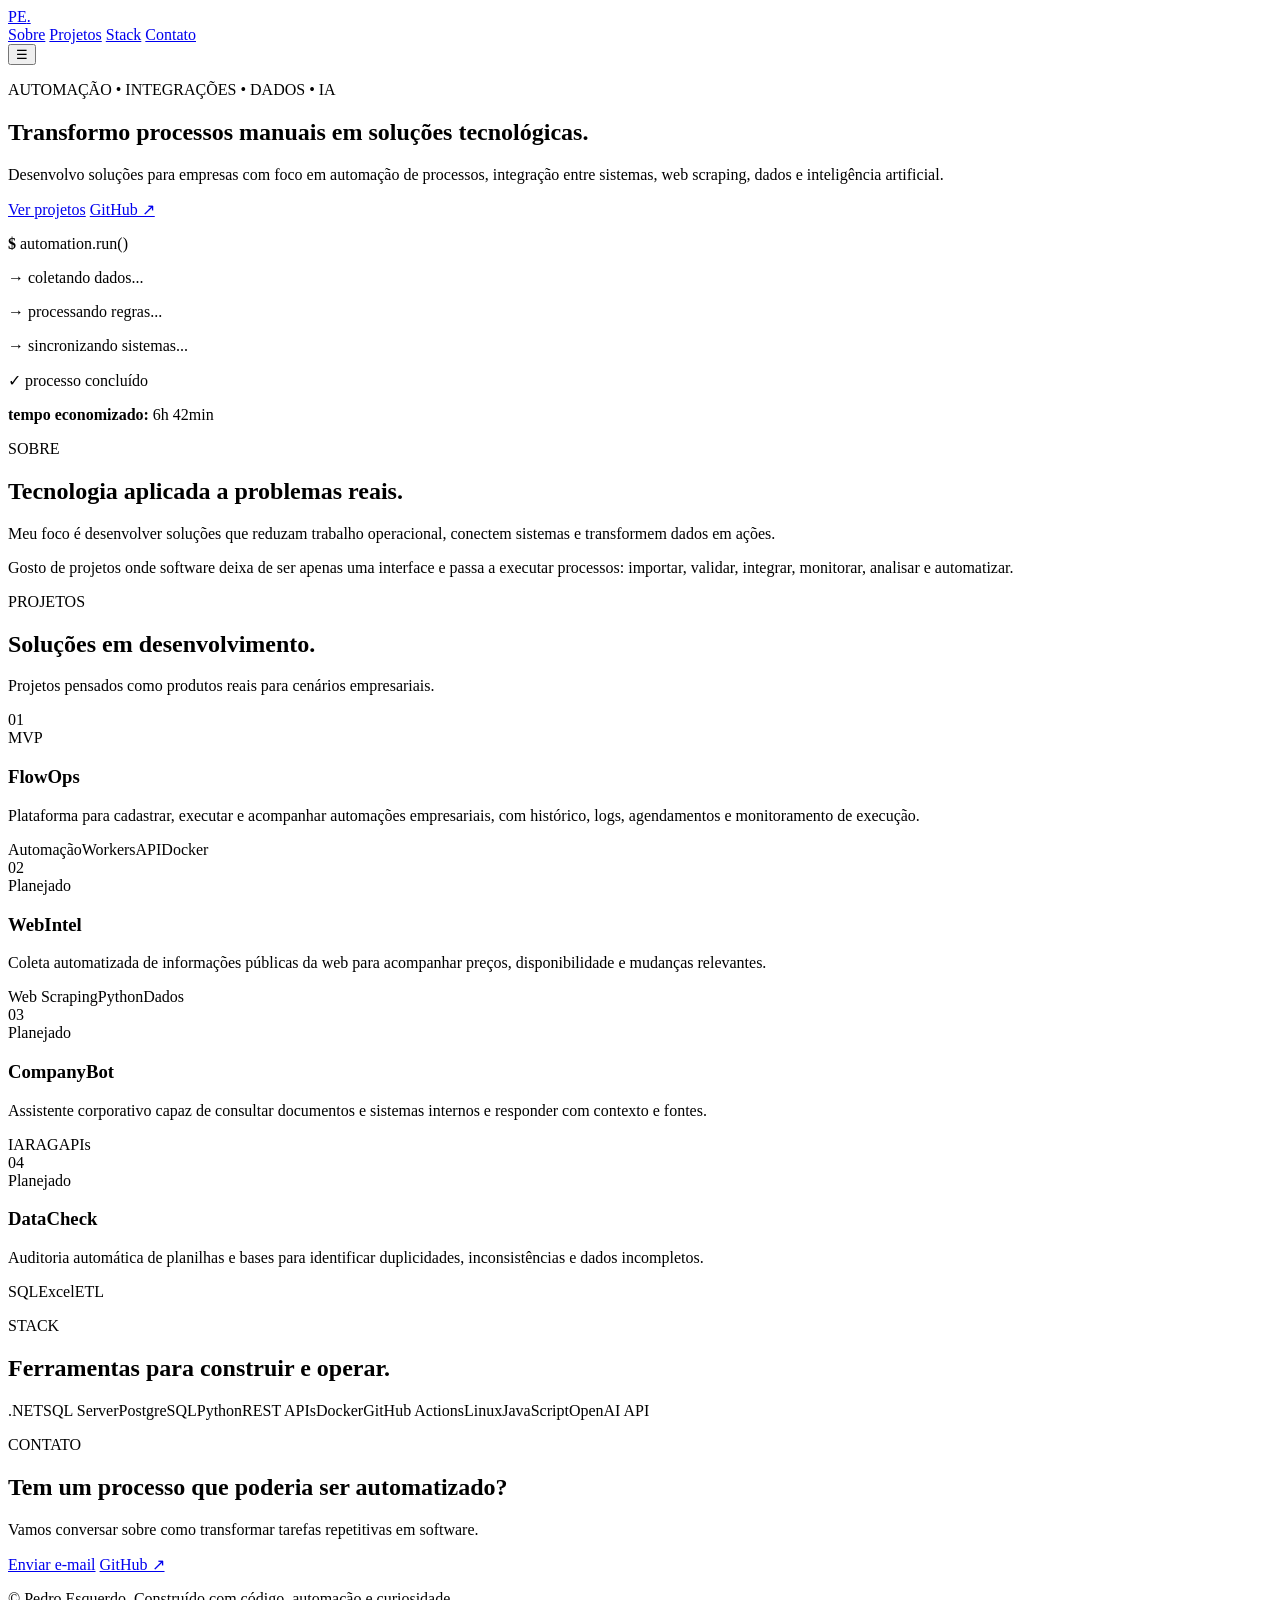
==== index.html @ 3c3859a1 "feat: add initial portfolio landing page" ====
<!DOCTYPE html>
<html lang="pt-BR">
<head>
  <meta charset="UTF-8" />
  <meta name="viewport" content="width=device-width, initial-scale=1.0" />
  <meta name="description" content="Portfólio de Pedro Esquerdo — automação, integrações, dados, web scraping e soluções com IA para empresas." />
  <title>Pedro Esquerdo | Automação & Soluções Tecnológicas</title>
  <link rel="preconnect" href="https://fonts.googleapis.com">
  <link rel="preconnect" href="https://fonts.gstatic.com" crossorigin>
  <link href="https://fonts.googleapis.com/css2?family=Inter:wght@400;500;600;700;800&display=swap" rel="stylesheet">
  <link rel="stylesheet" href="styles.css" />
</head>
<body>
  <header class="site-header">
    <a class="brand" href="#inicio" aria-label="Início">PE<span>.</span></a>
    <nav class="nav" aria-label="Navegação principal">
      <a href="#sobre">Sobre</a>
      <a href="#projetos">Projetos</a>
      <a href="#stack">Stack</a>
      <a href="#contato">Contato</a>
    </nav>
    <button class="menu-button" aria-label="Abrir menu" aria-expanded="false">☰</button>
  </header>

  <main>
    <section id="inicio" class="hero section">
      <div class="hero-copy reveal">
        <p class="eyebrow">AUTOMAÇÃO • INTEGRAÇÕES • DADOS • IA</p>
        <h1>Transformo processos manuais em <span>soluções tecnológicas.</span></h1>
        <p class="hero-text">Desenvolvo soluções para empresas com foco em automação de processos, integração entre sistemas, web scraping, dados e inteligência artificial.</p>
        <div class="hero-actions">
          <a class="button primary" href="#projetos">Ver projetos</a>
          <a class="button secondary" href="https://github.com/pedroesquerdo" target="_blank" rel="noreferrer">GitHub ↗</a>
        </div>
      </div>
      <div class="hero-panel reveal">
        <div class="terminal-top"><span></span><span></span><span></span></div>
        <div class="terminal-body">
          <p><strong>$</strong> automation.run()</p>
          <p class="muted">→ coletando dados...</p>
          <p class="muted">→ processando regras...</p>
          <p class="muted">→ sincronizando sistemas...</p>
          <p class="success">✓ processo concluído</p>
          <p><strong>tempo economizado:</strong> 6h 42min</p>
        </div>
      </div>
    </section>

    <section id="sobre" class="section two-columns">
      <div class="section-heading reveal">
        <p class="eyebrow">SOBRE</p>
        <h2>Tecnologia aplicada a problemas reais.</h2>
      </div>
      <div class="about-copy reveal">
        <p>Meu foco é desenvolver soluções que reduzam trabalho operacional, conectem sistemas e transformem dados em ações.</p>
        <p>Gosto de projetos onde software deixa de ser apenas uma interface e passa a executar processos: importar, validar, integrar, monitorar, analisar e automatizar.</p>
      </div>
    </section>

    <section id="projetos" class="section">
      <div class="section-heading reveal">
        <p class="eyebrow">PROJETOS</p>
        <h2>Soluções em desenvolvimento.</h2>
        <p>Projetos pensados como produtos reais para cenários empresariais.</p>
      </div>

      <div class="project-grid">
        <article class="project-card featured reveal">
          <div class="project-number">01</div>
          <div>
            <span class="status">MVP</span>
            <h3>FlowOps</h3>
            <p>Plataforma para cadastrar, executar e acompanhar automações empresariais, com histórico, logs, agendamentos e monitoramento de execução.</p>
            <div class="tags"><span>Automação</span><span>Workers</span><span>API</span><span>Docker</span></div>
          </div>
        </article>

        <article class="project-card reveal">
          <div class="project-number">02</div>
          <span class="status planned">Planejado</span>
          <h3>WebIntel</h3>
          <p>Coleta automatizada de informações públicas da web para acompanhar preços, disponibilidade e mudanças relevantes.</p>
          <div class="tags"><span>Web Scraping</span><span>Python</span><span>Dados</span></div>
        </article>

        <article class="project-card reveal">
          <div class="project-number">03</div>
          <span class="status planned">Planejado</span>
          <h3>CompanyBot</h3>
          <p>Assistente corporativo capaz de consultar documentos e sistemas internos e responder com contexto e fontes.</p>
          <div class="tags"><span>IA</span><span>RAG</span><span>APIs</span></div>
        </article>

        <article class="project-card reveal">
          <div class="project-number">04</div>
          <span class="status planned">Planejado</span>
          <h3>DataCheck</h3>
          <p>Auditoria automática de planilhas e bases para identificar duplicidades, inconsistências e dados incompletos.</p>
          <div class="tags"><span>SQL</span><span>Excel</span><span>ETL</span></div>
        </article>
      </div>
    </section>

    <section id="stack" class="section stack-section">
      <div class="section-heading reveal">
        <p class="eyebrow">STACK</p>
        <h2>Ferramentas para construir e operar.</h2>
      </div>
      <div class="stack-list reveal">
        <span>.NET</span><span>SQL Server</span><span>PostgreSQL</span><span>Python</span><span>REST APIs</span><span>Docker</span><span>GitHub Actions</span><span>Linux</span><span>JavaScript</span><span>OpenAI API</span>
      </div>
    </section>

    <section id="contato" class="section contact reveal">
      <p class="eyebrow">CONTATO</p>
      <h2>Tem um processo que poderia ser automatizado?</h2>
      <p>Vamos conversar sobre como transformar tarefas repetitivas em software.</p>
      <div class="hero-actions">
        <a class="button primary" href="mailto:pedroesquerdo87@gmail.com">Enviar e-mail</a>
        <a class="button secondary" href="https://github.com/pedroesquerdo" target="_blank" rel="noreferrer">GitHub ↗</a>
      </div>
    </section>
  </main>

  <footer>
    <p>© <span id="year"></span> Pedro Esquerdo. Construído com código, automação e curiosidade.</p>
  </footer>

  <script src="app.js"></script>
</body>
</html>
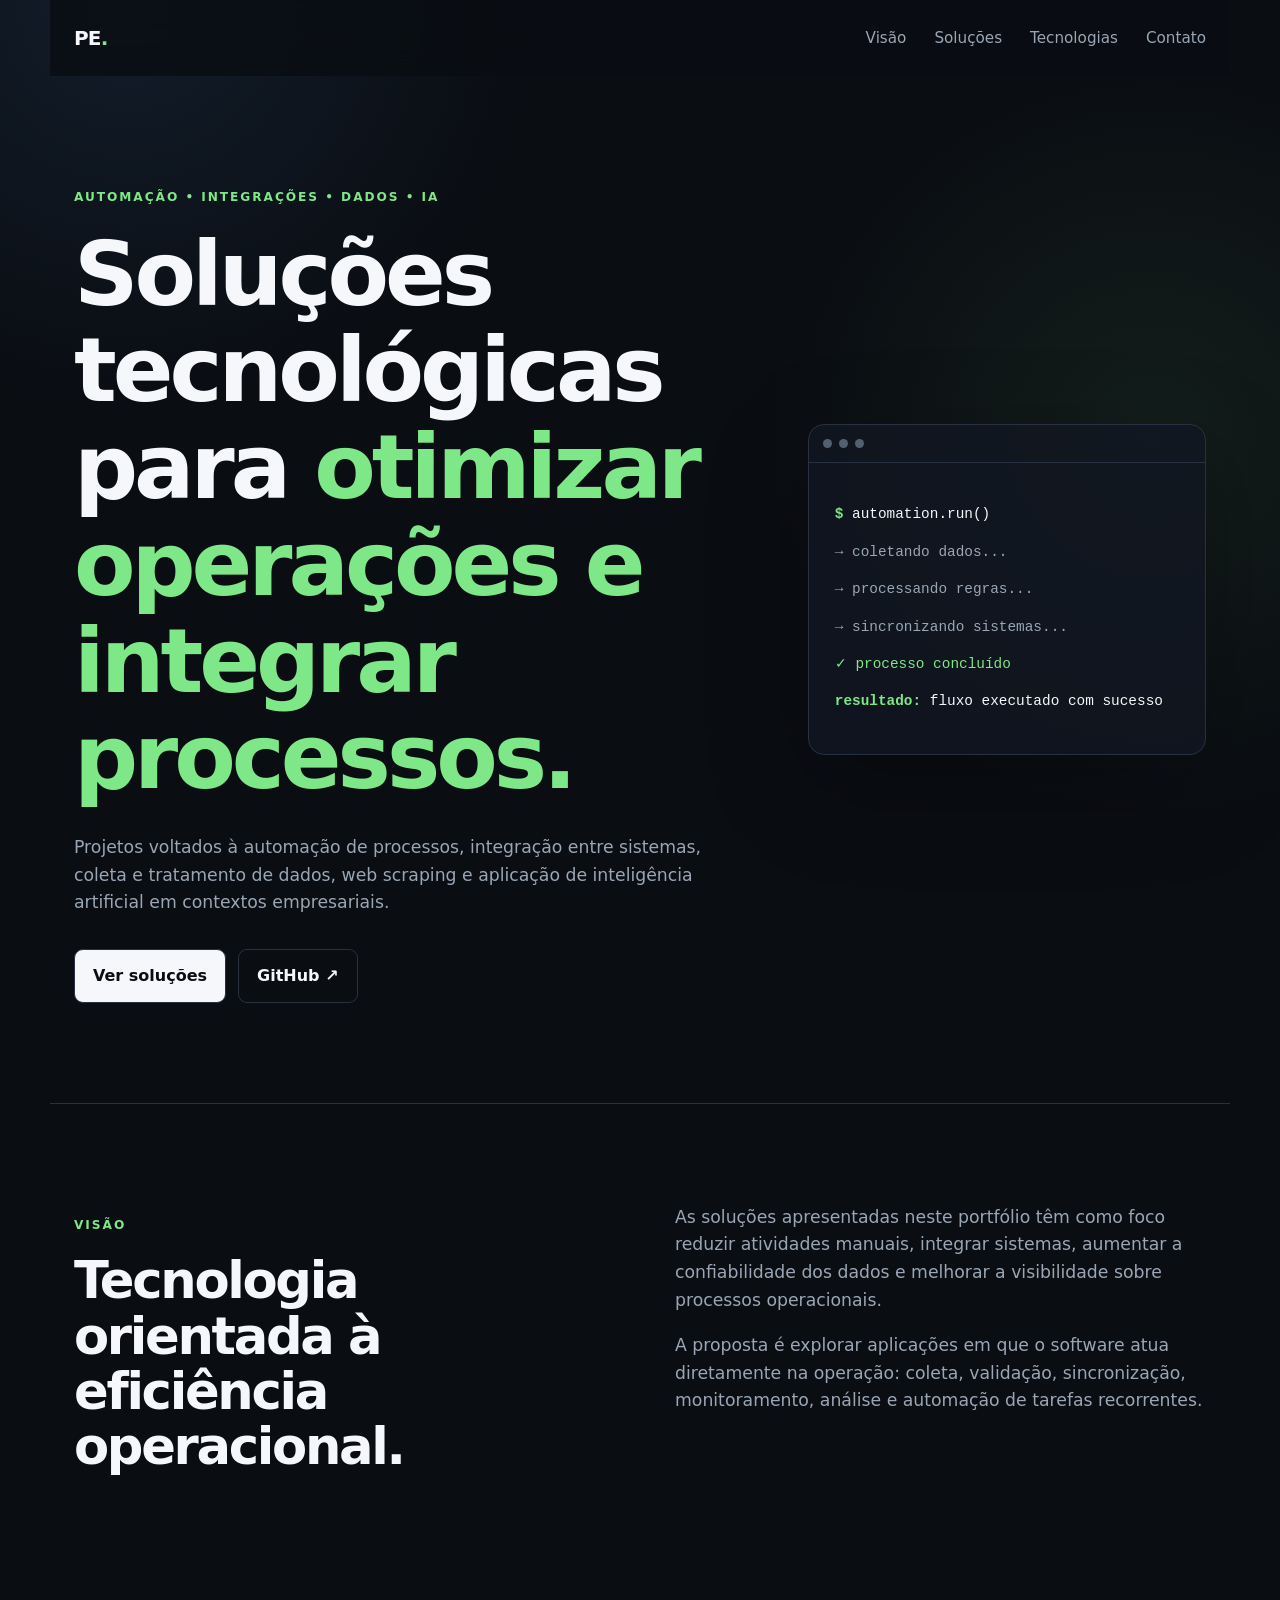
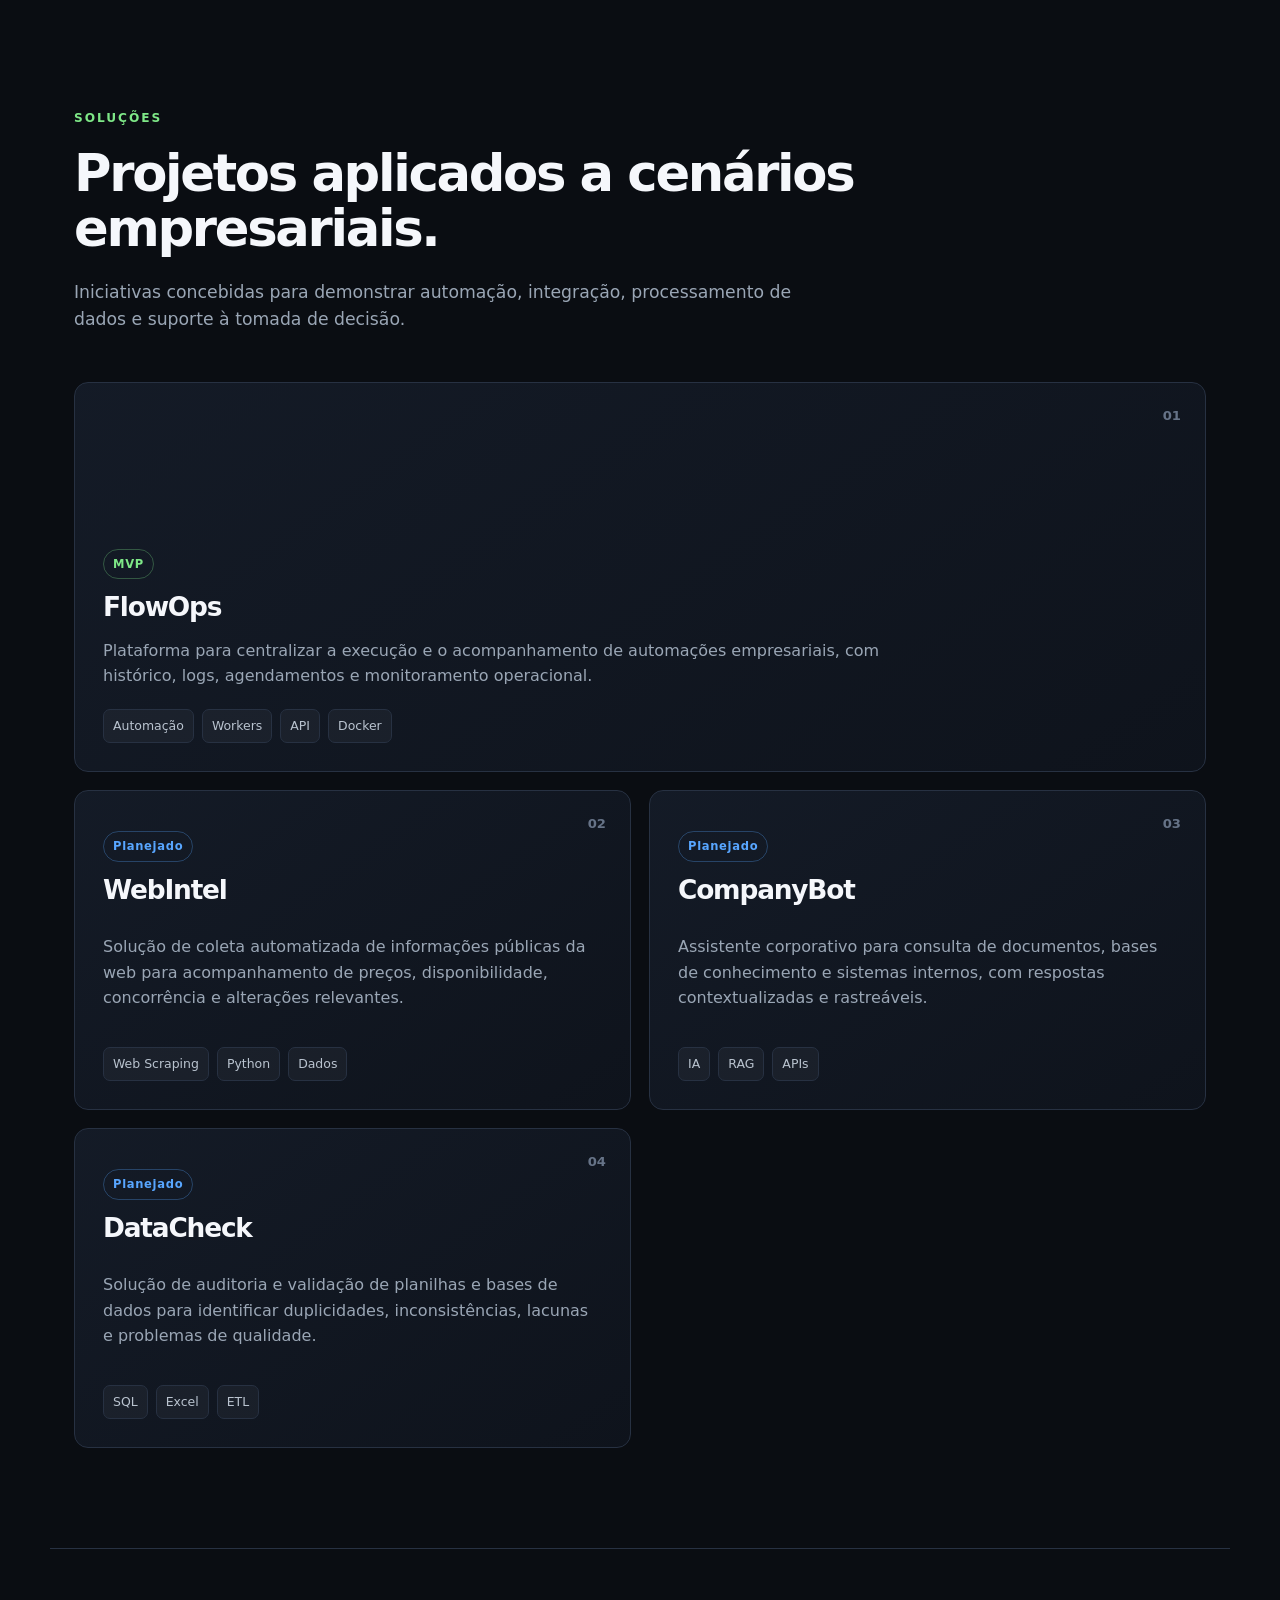
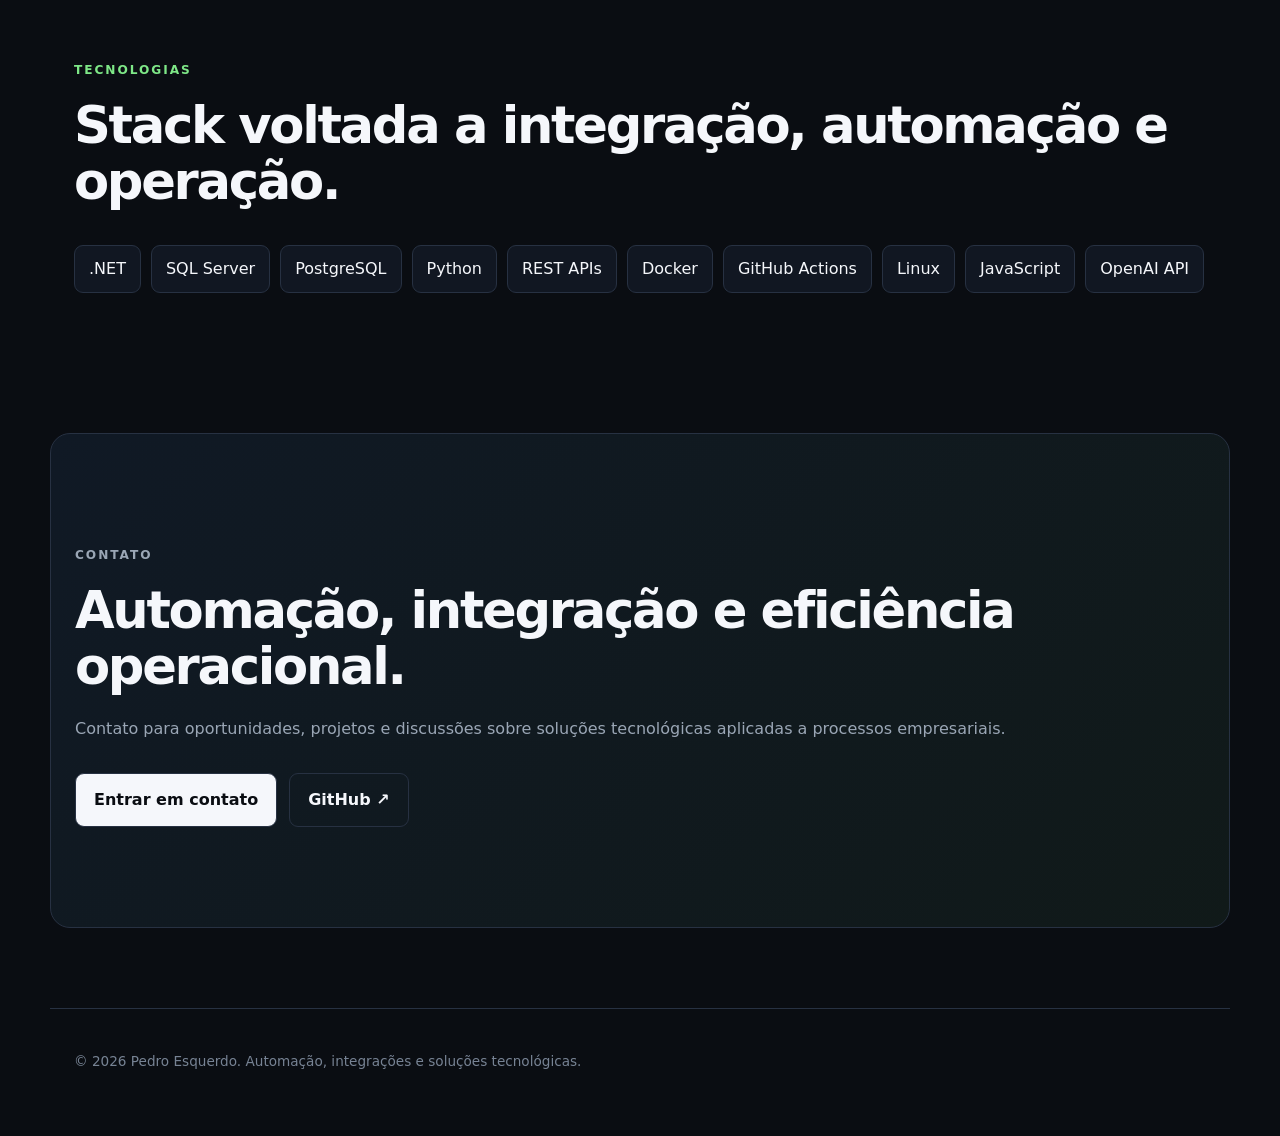
==== commit 6aed2892: "refactor: make portfolio copy more corporate" ====
--- a/index.html
+++ b/index.html
@@ -3,7 +3,7 @@
 <head>
   <meta charset="UTF-8" />
   <meta name="viewport" content="width=device-width, initial-scale=1.0" />
-  <meta name="description" content="Portfólio de Pedro Esquerdo — automação, integrações, dados, web scraping e soluções com IA para empresas." />
+  <meta name="description" content="Portfólio de soluções tecnológicas para empresas — automação, integrações, dados, web scraping e inteligência artificial." />
   <title>Pedro Esquerdo | Automação & Soluções Tecnológicas</title>
   <link rel="preconnect" href="https://fonts.googleapis.com">
   <link rel="preconnect" href="https://fonts.gstatic.com" crossorigin>
@@ -14,9 +14,9 @@
   <header class="site-header">
     <a class="brand" href="#inicio" aria-label="Início">PE<span>.</span></a>
     <nav class="nav" aria-label="Navegação principal">
-      <a href="#sobre">Sobre</a>
-      <a href="#projetos">Projetos</a>
-      <a href="#stack">Stack</a>
+      <a href="#sobre">Visão</a>
+      <a href="#projetos">Soluções</a>
+      <a href="#stack">Tecnologias</a>
       <a href="#contato">Contato</a>
     </nav>
     <button class="menu-button" aria-label="Abrir menu" aria-expanded="false">☰</button>
@@ -26,10 +26,10 @@
     <section id="inicio" class="hero section">
       <div class="hero-copy reveal">
         <p class="eyebrow">AUTOMAÇÃO • INTEGRAÇÕES • DADOS • IA</p>
-        <h1>Transformo processos manuais em <span>soluções tecnológicas.</span></h1>
-        <p class="hero-text">Desenvolvo soluções para empresas com foco em automação de processos, integração entre sistemas, web scraping, dados e inteligência artificial.</p>
+        <h1>Soluções tecnológicas para <span>otimizar operações e integrar processos.</span></h1>
+        <p class="hero-text">Projetos voltados à automação de processos, integração entre sistemas, coleta e tratamento de dados, web scraping e aplicação de inteligência artificial em contextos empresariais.</p>
         <div class="hero-actions">
-          <a class="button primary" href="#projetos">Ver projetos</a>
+          <a class="button primary" href="#projetos">Ver soluções</a>
           <a class="button secondary" href="https://github.com/pedroesquerdo" target="_blank" rel="noreferrer">GitHub ↗</a>
         </div>
       </div>
@@ -41,27 +41,27 @@
           <p class="muted">→ processando regras...</p>
           <p class="muted">→ sincronizando sistemas...</p>
           <p class="success">✓ processo concluído</p>
-          <p><strong>tempo economizado:</strong> 6h 42min</p>
+          <p><strong>resultado:</strong> fluxo executado com sucesso</p>
         </div>
       </div>
     </section>
 
     <section id="sobre" class="section two-columns">
       <div class="section-heading reveal">
-        <p class="eyebrow">SOBRE</p>
-        <h2>Tecnologia aplicada a problemas reais.</h2>
+        <p class="eyebrow">VISÃO</p>
+        <h2>Tecnologia orientada à eficiência operacional.</h2>
       </div>
       <div class="about-copy reveal">
-        <p>Meu foco é desenvolver soluções que reduzam trabalho operacional, conectem sistemas e transformem dados em ações.</p>
-        <p>Gosto de projetos onde software deixa de ser apenas uma interface e passa a executar processos: importar, validar, integrar, monitorar, analisar e automatizar.</p>
+        <p>As soluções apresentadas neste portfólio têm como foco reduzir atividades manuais, integrar sistemas, aumentar a confiabilidade dos dados e melhorar a visibilidade sobre processos operacionais.</p>
+        <p>A proposta é explorar aplicações em que o software atua diretamente na operação: coleta, validação, sincronização, monitoramento, análise e automação de tarefas recorrentes.</p>
       </div>
     </section>
 
     <section id="projetos" class="section">
       <div class="section-heading reveal">
-        <p class="eyebrow">PROJETOS</p>
-        <h2>Soluções em desenvolvimento.</h2>
-        <p>Projetos pensados como produtos reais para cenários empresariais.</p>
+        <p class="eyebrow">SOLUÇÕES</p>
+        <h2>Projetos aplicados a cenários empresariais.</h2>
+        <p>Iniciativas concebidas para demonstrar automação, integração, processamento de dados e suporte à tomada de decisão.</p>
       </div>
 
       <div class="project-grid">
@@ -70,7 +70,7 @@
           <div>
             <span class="status">MVP</span>
             <h3>FlowOps</h3>
-            <p>Plataforma para cadastrar, executar e acompanhar automações empresariais, com histórico, logs, agendamentos e monitoramento de execução.</p>
+            <p>Plataforma para centralizar a execução e o acompanhamento de automações empresariais, com histórico, logs, agendamentos e monitoramento operacional.</p>
             <div class="tags"><span>Automação</span><span>Workers</span><span>API</span><span>Docker</span></div>
           </div>
         </article>
@@ -79,7 +79,7 @@
           <div class="project-number">02</div>
           <span class="status planned">Planejado</span>
           <h3>WebIntel</h3>
-          <p>Coleta automatizada de informações públicas da web para acompanhar preços, disponibilidade e mudanças relevantes.</p>
+          <p>Solução de coleta automatizada de informações públicas da web para acompanhamento de preços, disponibilidade, concorrência e alterações relevantes.</p>
           <div class="tags"><span>Web Scraping</span><span>Python</span><span>Dados</span></div>
         </article>
 
@@ -87,7 +87,7 @@
           <div class="project-number">03</div>
           <span class="status planned">Planejado</span>
           <h3>CompanyBot</h3>
-          <p>Assistente corporativo capaz de consultar documentos e sistemas internos e responder com contexto e fontes.</p>
+          <p>Assistente corporativo para consulta de documentos, bases de conhecimento e sistemas internos, com respostas contextualizadas e rastreáveis.</p>
           <div class="tags"><span>IA</span><span>RAG</span><span>APIs</span></div>
         </article>
 
@@ -95,7 +95,7 @@
           <div class="project-number">04</div>
           <span class="status planned">Planejado</span>
           <h3>DataCheck</h3>
-          <p>Auditoria automática de planilhas e bases para identificar duplicidades, inconsistências e dados incompletos.</p>
+          <p>Solução de auditoria e validação de planilhas e bases de dados para identificar duplicidades, inconsistências, lacunas e problemas de qualidade.</p>
           <div class="tags"><span>SQL</span><span>Excel</span><span>ETL</span></div>
         </article>
       </div>
@@ -103,8 +103,8 @@
 
     <section id="stack" class="section stack-section">
       <div class="section-heading reveal">
-        <p class="eyebrow">STACK</p>
-        <h2>Ferramentas para construir e operar.</h2>
+        <p class="eyebrow">TECNOLOGIAS</p>
+        <h2>Stack voltada a integração, automação e operação.</h2>
       </div>
       <div class="stack-list reveal">
         <span>.NET</span><span>SQL Server</span><span>PostgreSQL</span><span>Python</span><span>REST APIs</span><span>Docker</span><span>GitHub Actions</span><span>Linux</span><span>JavaScript</span><span>OpenAI API</span>
@@ -113,17 +113,17 @@
 
     <section id="contato" class="section contact reveal">
       <p class="eyebrow">CONTATO</p>
-      <h2>Tem um processo que poderia ser automatizado?</h2>
-      <p>Vamos conversar sobre como transformar tarefas repetitivas em software.</p>
+      <h2>Automação, integração e eficiência operacional.</h2>
+      <p>Contato para oportunidades, projetos e discussões sobre soluções tecnológicas aplicadas a processos empresariais.</p>
       <div class="hero-actions">
-        <a class="button primary" href="mailto:pedroesquerdo87@gmail.com">Enviar e-mail</a>
+        <a class="button primary" href="mailto:pedroesquerdo87@gmail.com">Entrar em contato</a>
         <a class="button secondary" href="https://github.com/pedroesquerdo" target="_blank" rel="noreferrer">GitHub ↗</a>
       </div>
     </section>
   </main>
 
   <footer>
-    <p>© <span id="year"></span> Pedro Esquerdo. Construído com código, automação e curiosidade.</p>
+    <p>© <span id="year"></span> Pedro Esquerdo. Automação, integrações e soluções tecnológicas.</p>
   </footer>
 
   <script src="app.js"></script>
--- a/styles.css
+++ b/styles.css
@@ -0,0 +1,104 @@
+:root {
+  --bg: #0a0d12;
+  --surface: #111722;
+  --surface-2: #171f2d;
+  --text: #f5f7fb;
+  --muted: #9aa6b5;
+  --line: #273142;
+  --accent: #7ee787;
+  --accent-2: #58a6ff;
+  --max: 1180px;
+}
+
+* { box-sizing: border-box; }
+html { scroll-behavior: smooth; }
+body {
+  margin: 0;
+  font-family: Inter, system-ui, -apple-system, BlinkMacSystemFont, "Segoe UI", sans-serif;
+  background:
+    radial-gradient(circle at 10% 0%, rgba(88,166,255,.10), transparent 26rem),
+    radial-gradient(circle at 90% 10%, rgba(126,231,135,.08), transparent 24rem),
+    var(--bg);
+  color: var(--text);
+  line-height: 1.6;
+}
+
+a { color: inherit; text-decoration: none; }
+
+.site-header {
+  position: sticky;
+  top: 0;
+  z-index: 20;
+  max-width: var(--max);
+  margin: 0 auto;
+  padding: 22px 24px;
+  display: flex;
+  align-items: center;
+  justify-content: space-between;
+  background: rgba(10,13,18,.78);
+  backdrop-filter: blur(14px);
+}
+
+.brand { font-weight: 800; font-size: 1.25rem; letter-spacing: -.04em; }
+.brand span { color: var(--accent); }
+.nav { display: flex; gap: 28px; color: var(--muted); font-size: .95rem; }
+.nav a:hover { color: var(--text); }
+.menu-button { display: none; background: none; border: 0; color: var(--text); font-size: 1.4rem; }
+
+.section { max-width: var(--max); margin: 0 auto; padding: 100px 24px; }
+.hero { min-height: 78vh; display: grid; grid-template-columns: 1.25fr .75fr; gap: 70px; align-items: center; }
+.eyebrow { color: var(--accent); font-size: .76rem; font-weight: 800; letter-spacing: .16em; margin-bottom: 18px; }
+h1, h2, h3 { line-height: 1.08; letter-spacing: -.045em; margin-top: 0; }
+h1 { font-size: clamp(3.1rem, 7vw, 6.7rem); margin-bottom: 28px; max-width: 940px; }
+h1 span { color: var(--accent); }
+h2 { font-size: clamp(2.2rem, 4vw, 4rem); margin-bottom: 22px; }
+h3 { font-size: 1.65rem; margin: 14px 0; }
+.hero-text, .section-heading > p:last-child, .about-copy { color: var(--muted); font-size: 1.08rem; max-width: 730px; }
+.hero-actions { display: flex; gap: 12px; flex-wrap: wrap; margin-top: 32px; }
+.button { padding: 13px 18px; border-radius: 9px; border: 1px solid var(--line); font-weight: 700; }
+.button.primary { background: var(--text); color: var(--bg); }
+.button.secondary { background: transparent; }
+.button:hover { transform: translateY(-2px); transition: .2s ease; }
+
+.hero-panel { border: 1px solid var(--line); border-radius: 16px; overflow: hidden; background: rgba(17,23,34,.78); box-shadow: 0 30px 100px rgba(0,0,0,.28); }
+.terminal-top { display: flex; gap: 7px; padding: 14px; border-bottom: 1px solid var(--line); }
+.terminal-top span { width: 9px; height: 9px; border-radius: 50%; background: #536070; }
+.terminal-body { padding: 26px; font-family: ui-monospace, SFMono-Regular, Menlo, Consolas, monospace; font-size: .9rem; }
+.terminal-body strong, .success { color: var(--accent); }
+.muted { color: var(--muted); }
+
+.two-columns { display: grid; grid-template-columns: 1fr 1fr; gap: 70px; align-items: start; border-top: 1px solid var(--line); }
+.about-copy p { margin-top: 0; margin-bottom: 18px; }
+
+.project-grid { margin-top: 48px; display: grid; grid-template-columns: repeat(2, 1fr); gap: 18px; }
+.project-card { position: relative; padding: 28px; min-height: 320px; border: 1px solid var(--line); border-radius: 14px; background: linear-gradient(145deg, rgba(23,31,45,.76), rgba(17,23,34,.62)); display: flex; flex-direction: column; justify-content: flex-end; }
+.project-card.featured { grid-column: span 2; min-height: 390px; }
+.project-card p { color: var(--muted); max-width: 780px; }
+.project-number { position: absolute; top: 22px; right: 24px; font-size: .82rem; color: #667387; font-weight: 700; }
+.status { display: inline-flex; width: max-content; padding: 5px 9px; border: 1px solid rgba(126,231,135,.3); color: var(--accent); border-radius: 999px; font-size: .72rem; font-weight: 800; letter-spacing: .06em; }
+.status.planned { color: var(--accent-2); border-color: rgba(88,166,255,.3); }
+.tags { display: flex; flex-wrap: wrap; gap: 8px; margin-top: 20px; }
+.tags span { padding: 6px 9px; background: rgba(255,255,255,.04); border: 1px solid var(--line); border-radius: 7px; color: #b9c3cf; font-size: .78rem; }
+
+.stack-section { border-top: 1px solid var(--line); }
+.stack-list { display: flex; flex-wrap: wrap; gap: 10px; margin-top: 36px; }
+.stack-list span { font-size: 1rem; padding: 10px 14px; border: 1px solid var(--line); background: var(--surface); border-radius: 9px; }
+
+.contact { margin-top: 40px; margin-bottom: 80px; border: 1px solid var(--line); border-radius: 20px; background: linear-gradient(135deg, rgba(88,166,255,.08), rgba(126,231,135,.06)); }
+.contact p { color: var(--muted); }
+footer { max-width: var(--max); margin: 0 auto; padding: 28px 24px 50px; border-top: 1px solid var(--line); color: #778394; font-size: .85rem; }
+
+.reveal { opacity: 0; transform: translateY(16px); transition: opacity .6s ease, transform .6s ease; }
+.reveal.visible { opacity: 1; transform: translateY(0); }
+
+@media (max-width: 820px) {
+  .hero, .two-columns { grid-template-columns: 1fr; }
+  .hero { gap: 42px; padding-top: 70px; }
+  .project-grid { grid-template-columns: 1fr; }
+  .project-card.featured { grid-column: span 1; }
+  .nav { display: none; position: absolute; top: 70px; left: 20px; right: 20px; padding: 18px; flex-direction: column; border: 1px solid var(--line); border-radius: 12px; background: var(--surface); }
+  .nav.open { display: flex; }
+  .menu-button { display: block; }
+  .section { padding: 75px 20px; }
+  h1 { font-size: clamp(2.7rem, 14vw, 4.6rem); }
+}
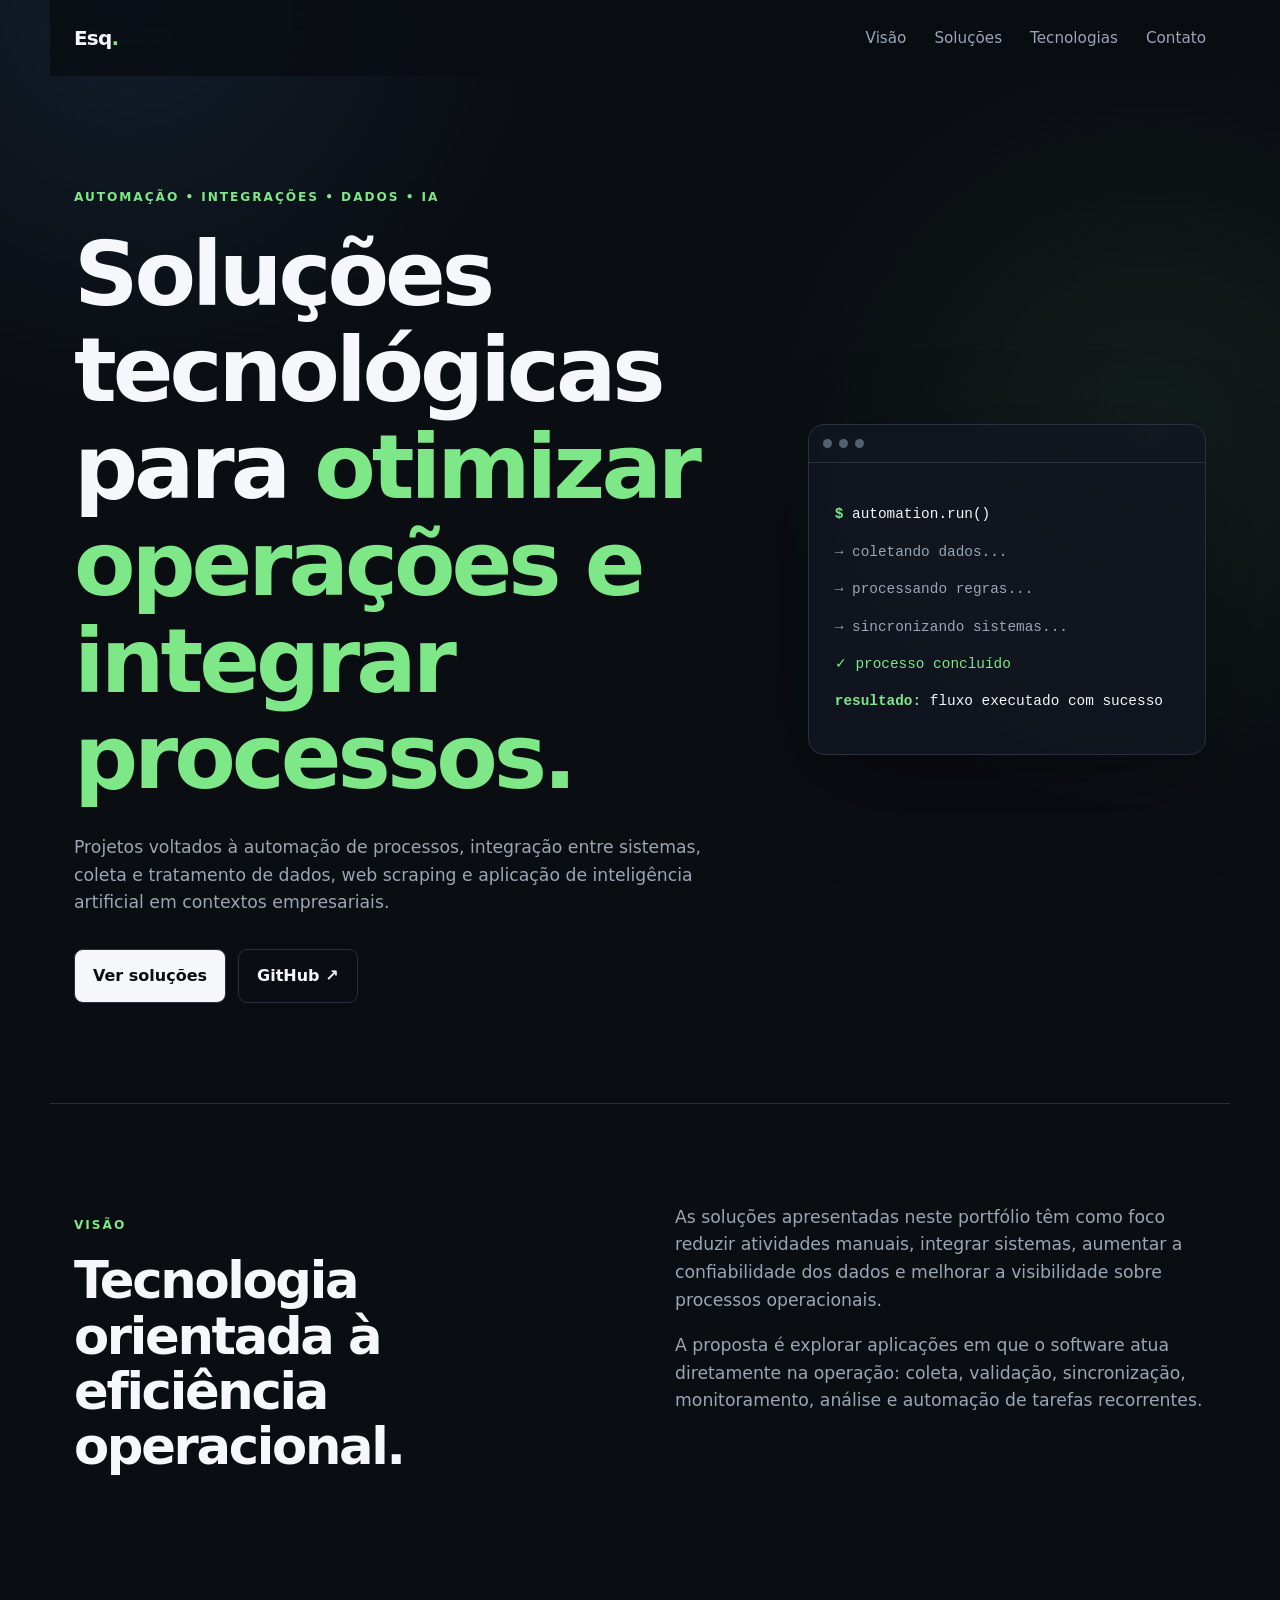
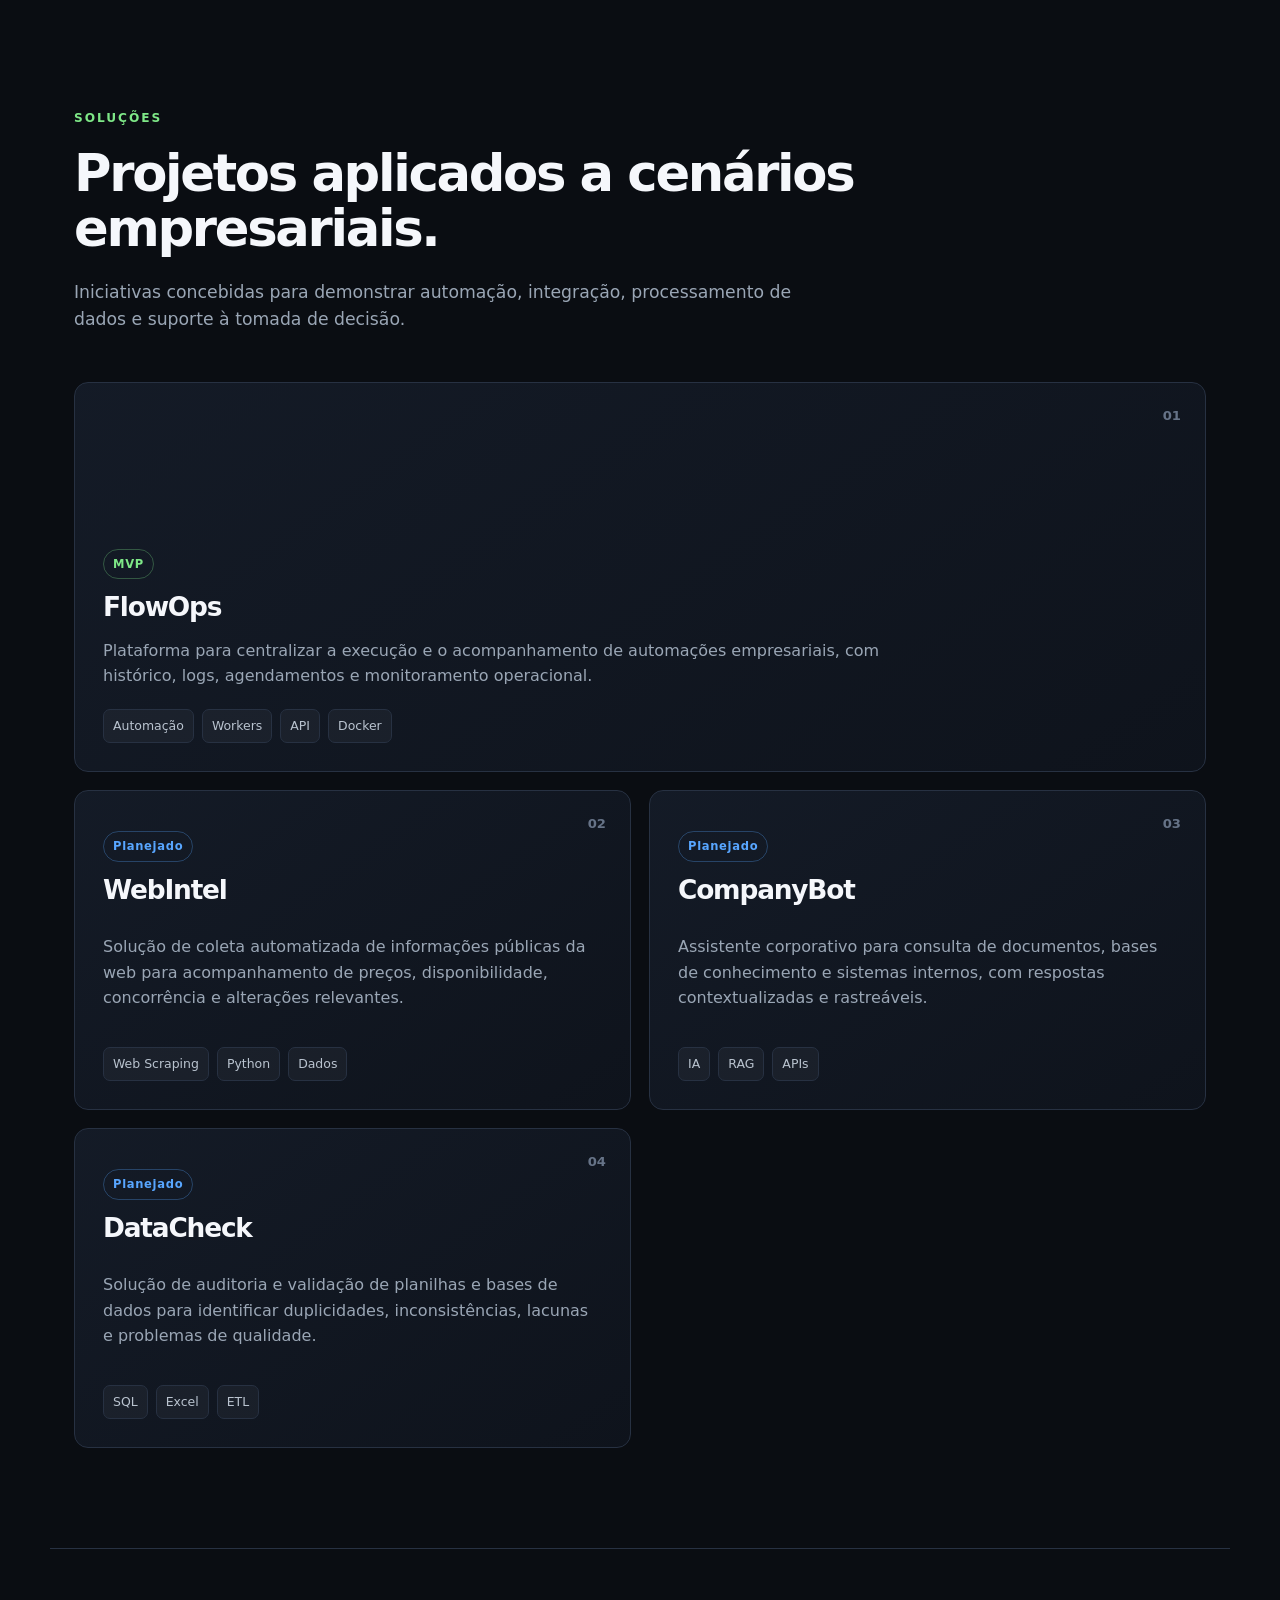
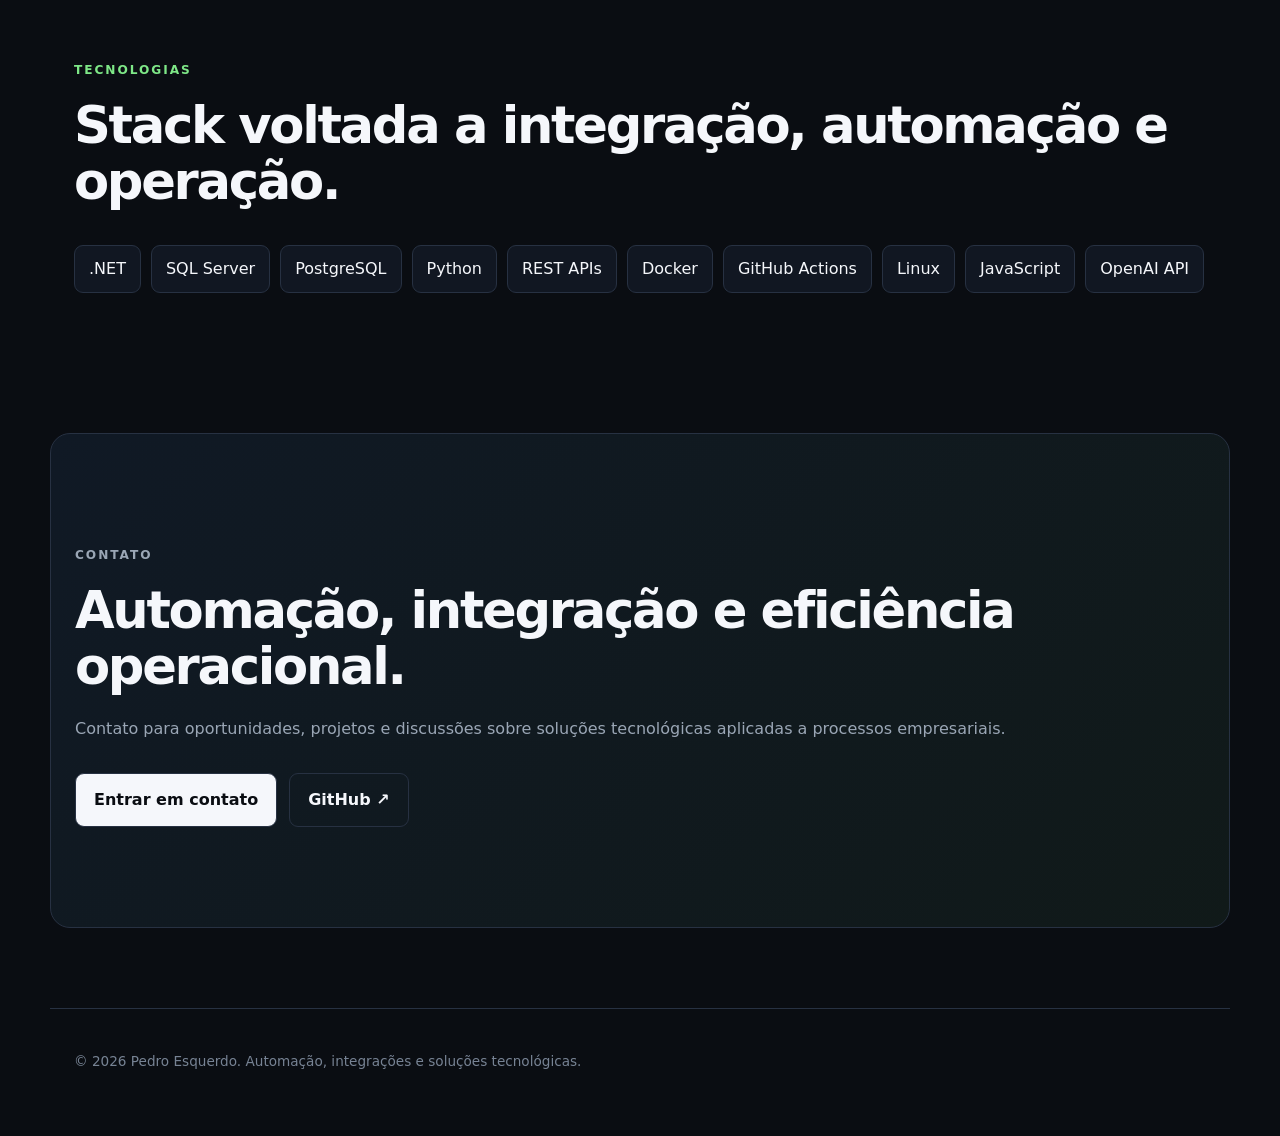
==== commit 31d31561: "chore: update header logo to Esq." ====
--- a/index.html
+++ b/index.html
@@ -12,7 +12,7 @@
 </head>
 <body>
   <header class="site-header">
-    <a class="brand" href="#inicio" aria-label="Início">PE<span>.</span></a>
+    <a class="brand" href="#inicio" aria-label="Início">Esq<span>.</span></a>
     <nav class="nav" aria-label="Navegação principal">
       <a href="#sobre">Visão</a>
       <a href="#projetos">Soluções</a>
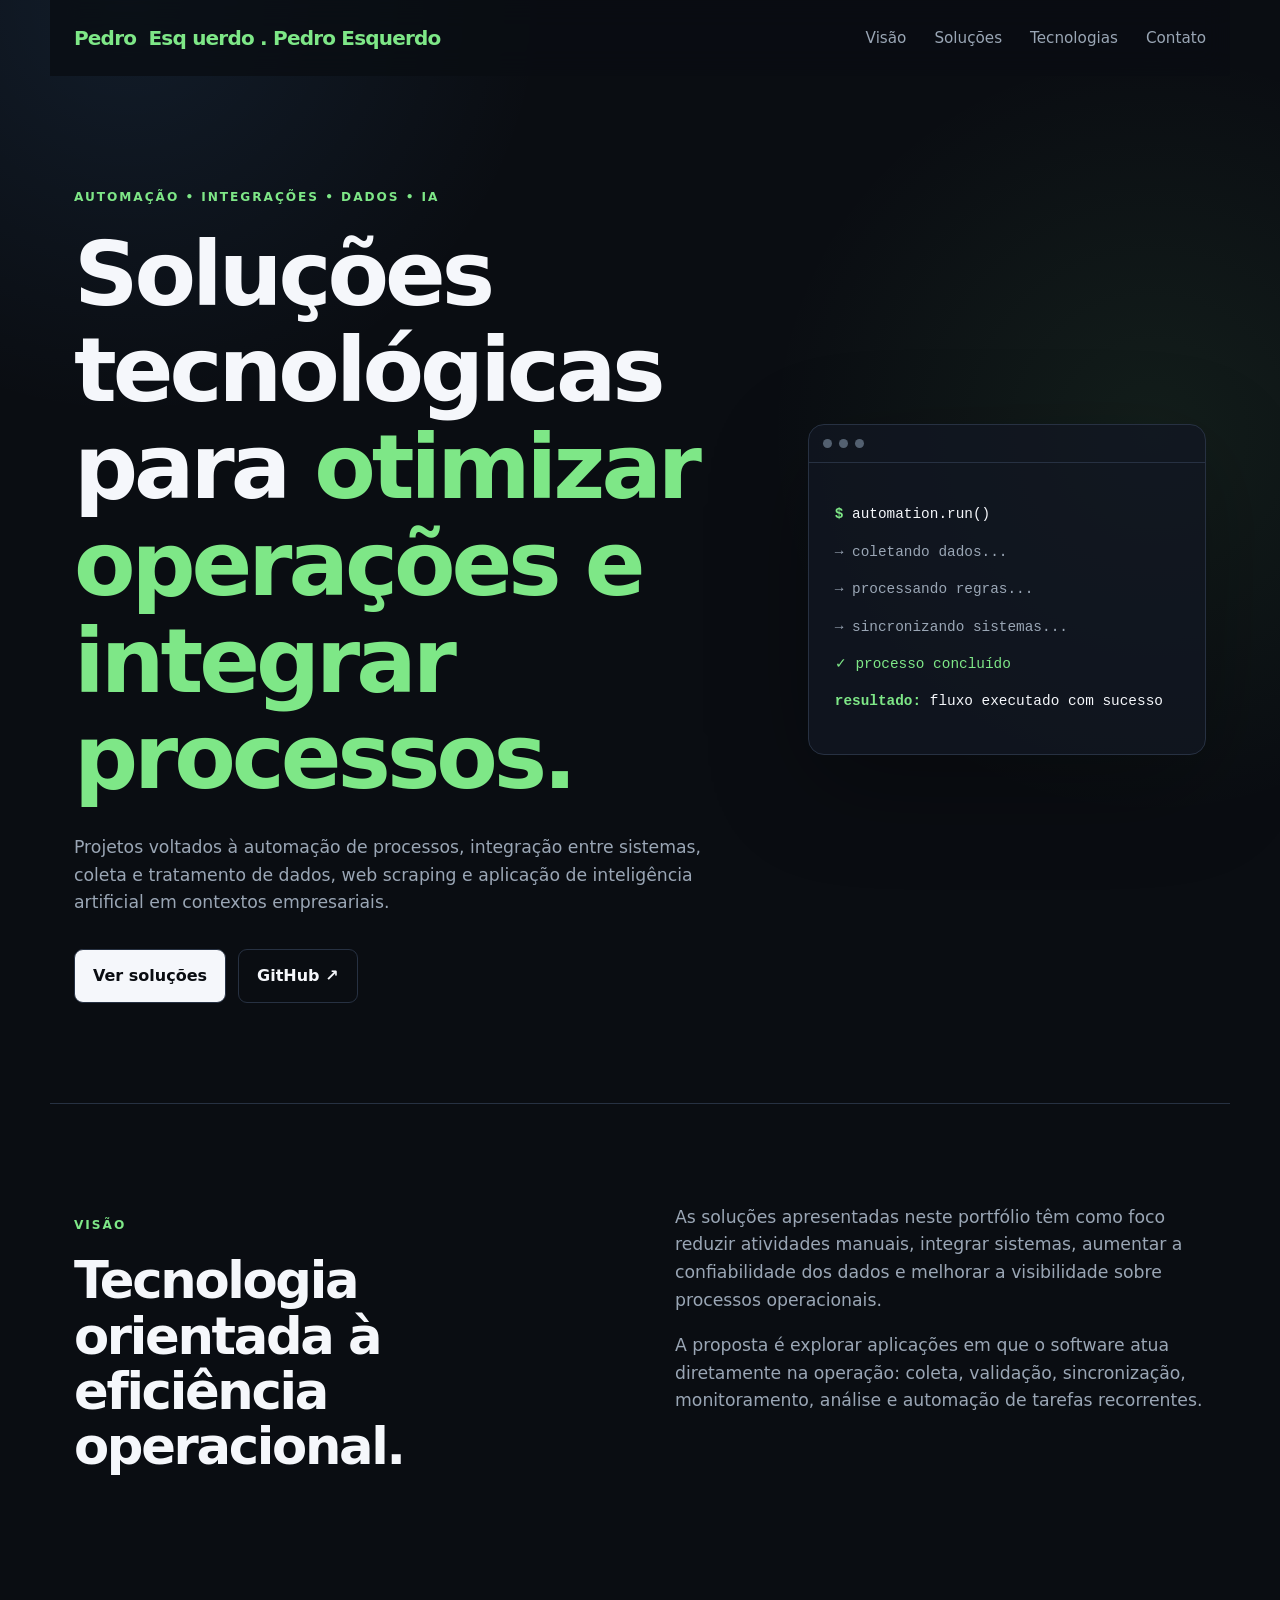
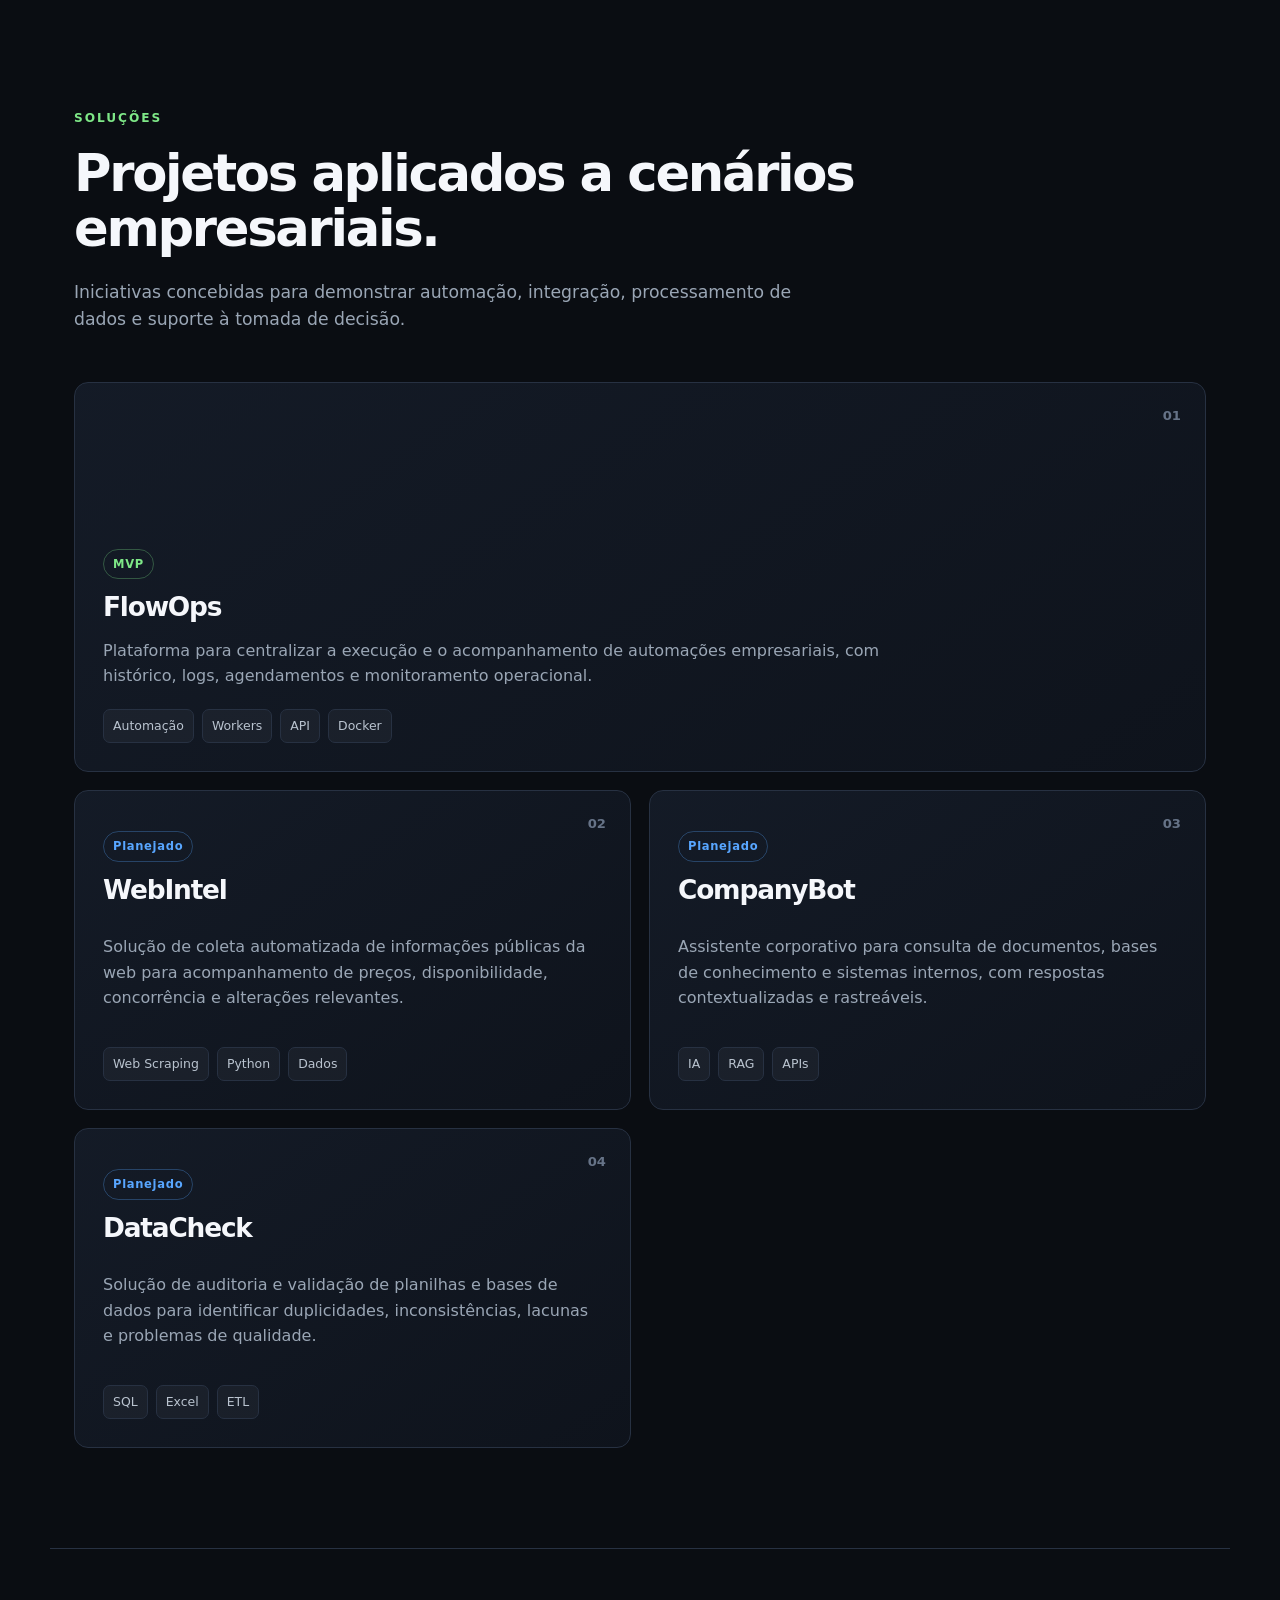
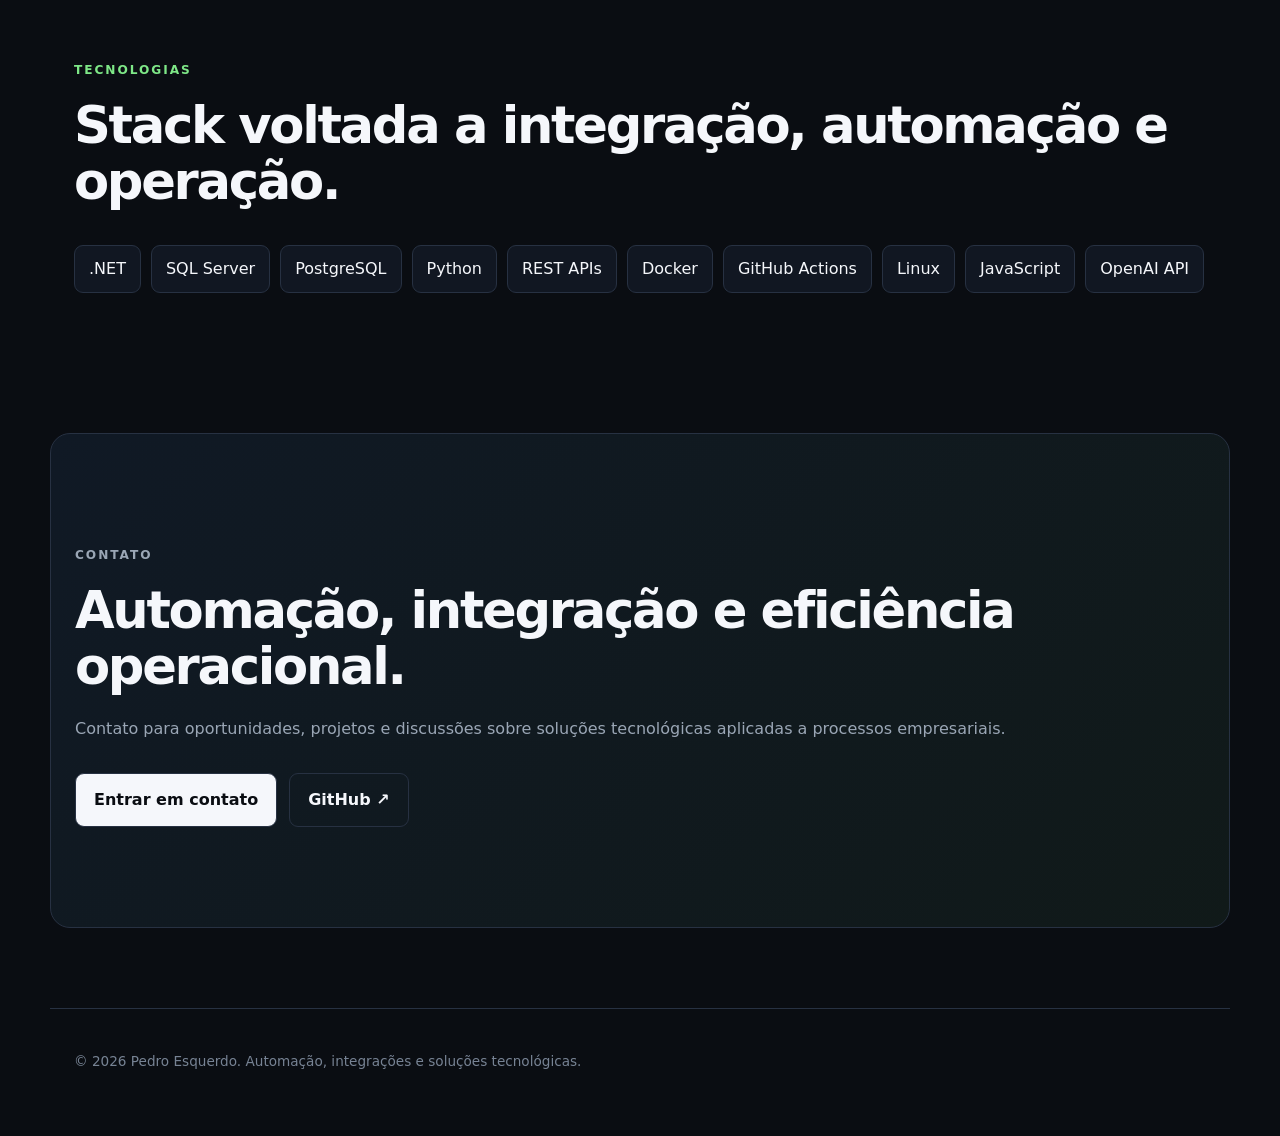
==== commit 33c69608: "feat: animate brand from Pedro Esquerdo to Esq." ====
--- a/index.html
+++ b/index.html
@@ -12,7 +12,15 @@
 </head>
 <body>
   <header class="site-header">
-    <a class="brand" href="#inicio" aria-label="Início">Esq<span>.</span></a>
+    <a class="brand brand-animated" href="#inicio" aria-label="Pedro Esquerdo — início">
+      <span class="brand-sequence" aria-hidden="true">
+        <span class="brand-piece brand-first-name">Pedro&nbsp;</span>
+        <span class="brand-piece brand-keep">Esq</span>
+        <span class="brand-piece brand-last-name">uerdo</span>
+        <span class="brand-dot">.</span>
+      </span>
+      <span class="sr-only">Pedro Esquerdo</span>
+    </a>
     <nav class="nav" aria-label="Navegação principal">
       <a href="#sobre">Visão</a>
       <a href="#projetos">Soluções</a>
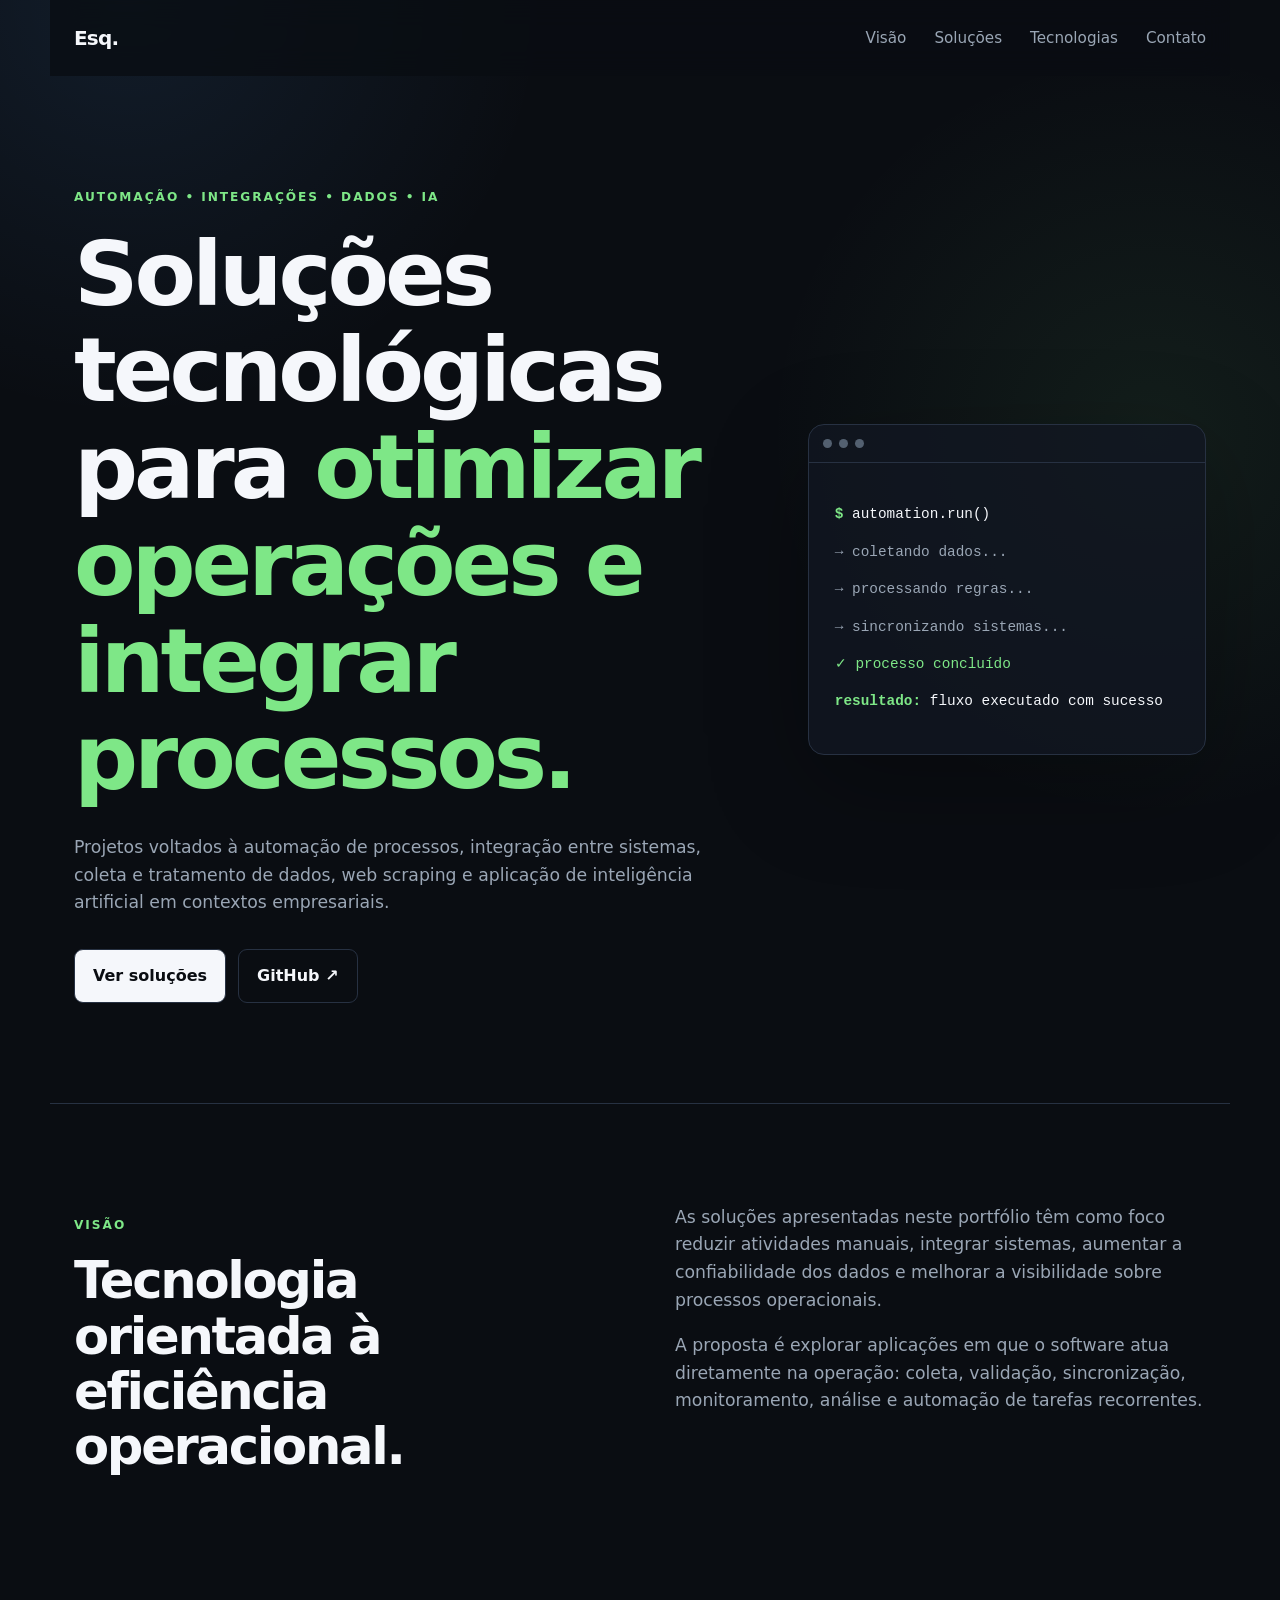
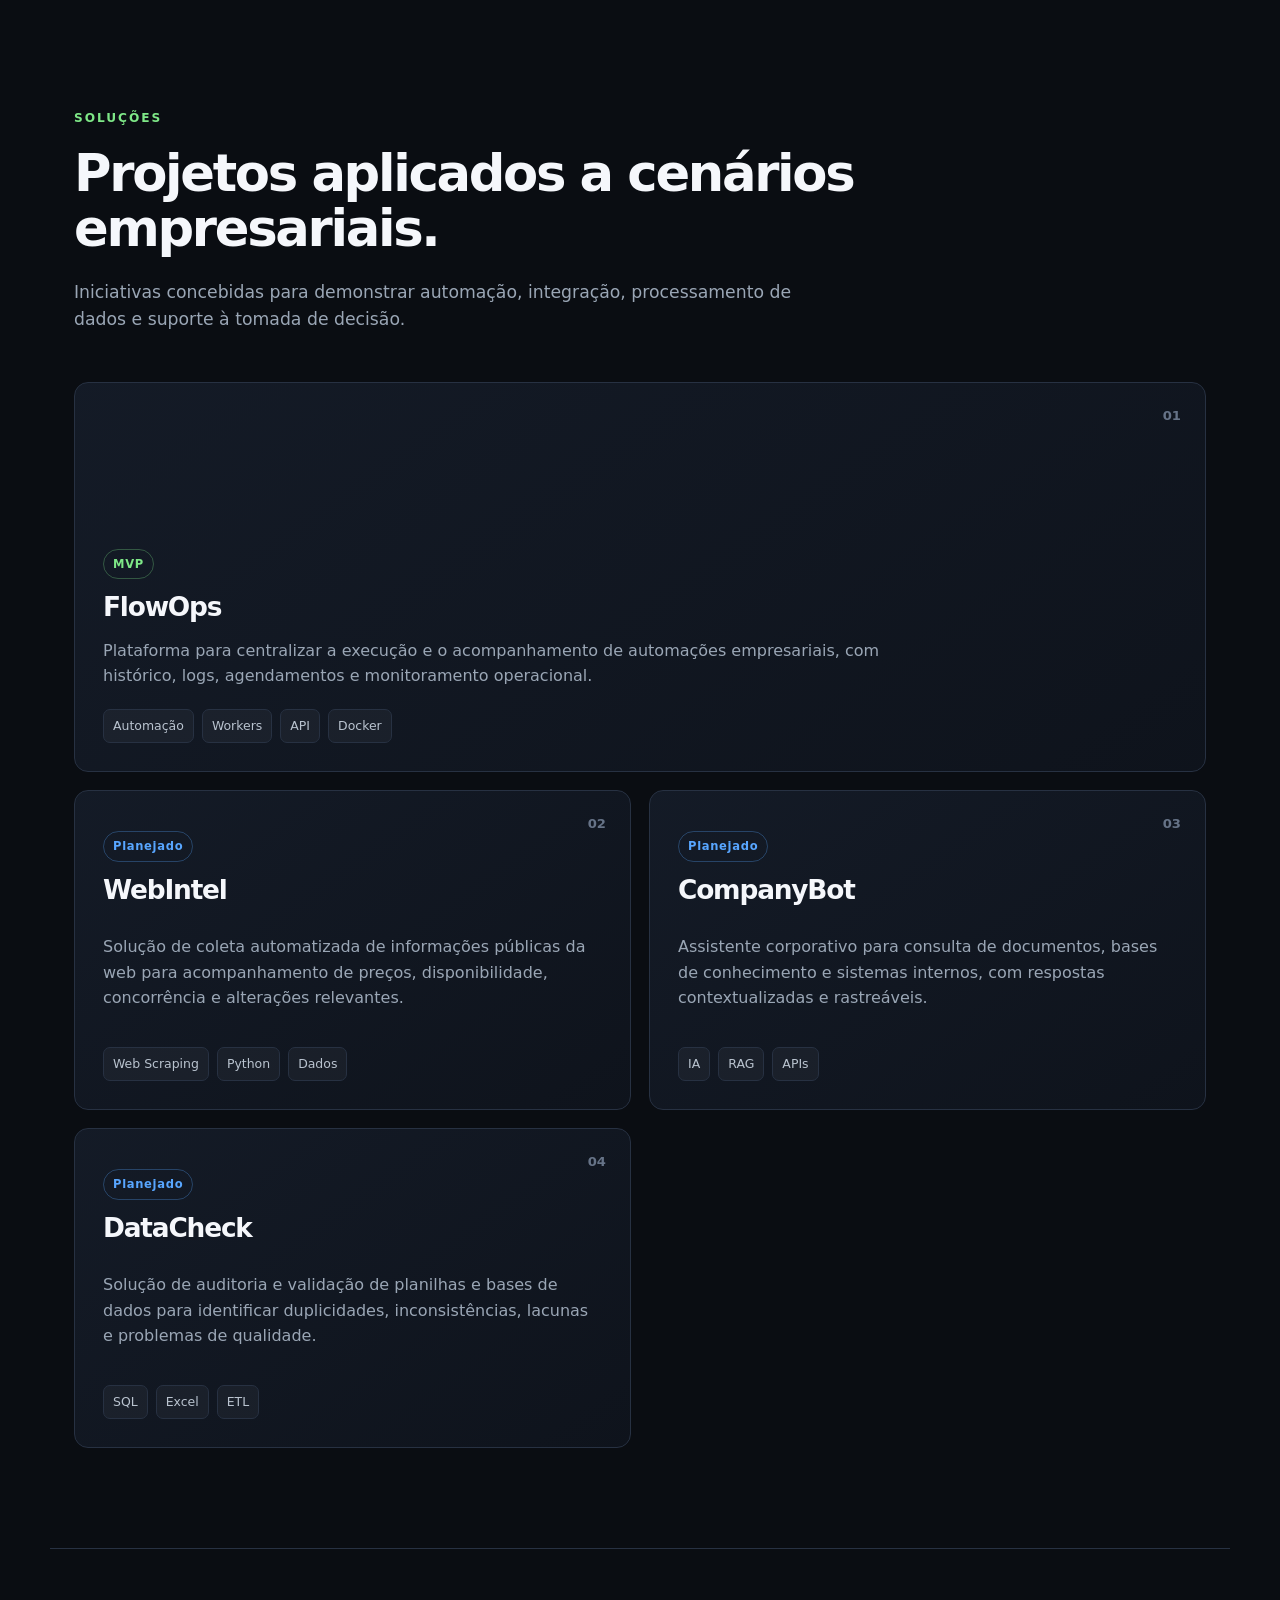
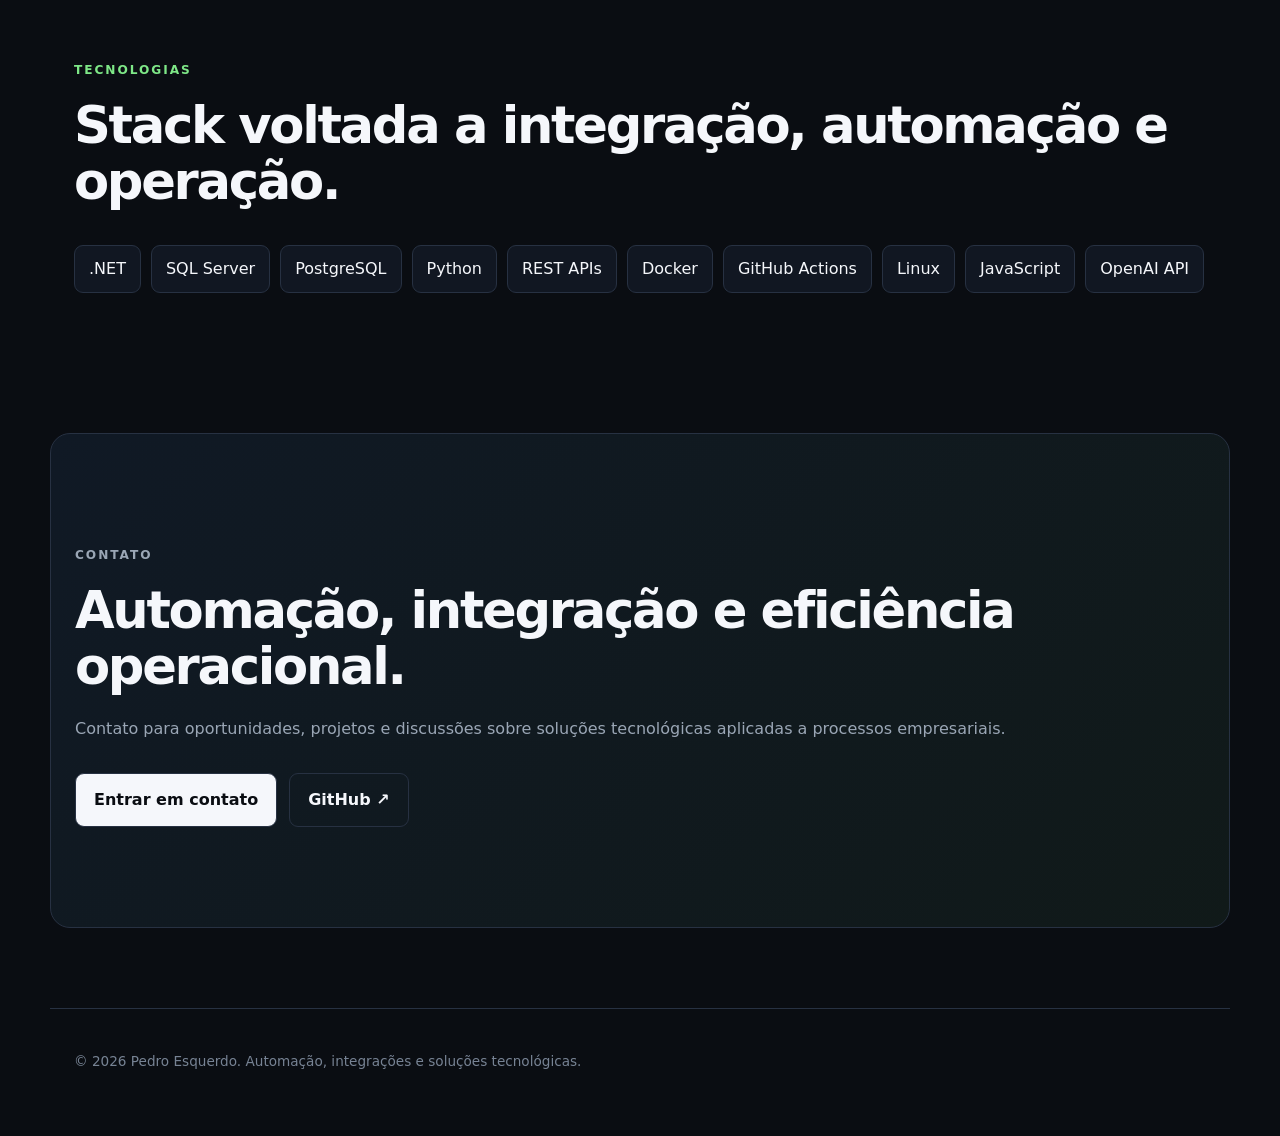
==== commit 8ca85ceb: "revert: restore static Esq. brand" ====
--- a/index.html
+++ b/index.html
@@ -12,15 +12,7 @@
 </head>
 <body>
   <header class="site-header">
-    <a class="brand brand-animated" href="#inicio" aria-label="Pedro Esquerdo — início">
-      <span class="brand-sequence" aria-hidden="true">
-        <span class="brand-piece brand-first-name">Pedro&nbsp;</span>
-        <span class="brand-piece brand-keep">Esq</span>
-        <span class="brand-piece brand-last-name">uerdo</span>
-        <span class="brand-dot">.</span>
-      </span>
-      <span class="sr-only">Pedro Esquerdo</span>
-    </a>
+    <a class="brand" href="#inicio" aria-label="Início">Esq<span>.</span></a>
     <nav class="nav" aria-label="Navegação principal">
       <a href="#sobre">Visão</a>
       <a href="#projetos">Soluções</a>
--- a/styles.css
+++ b/styles.css
@@ -40,7 +40,45 @@
 }
 
 .brand { font-weight: 800; font-size: 1.25rem; letter-spacing: -.04em; }
-.brand span { color: var(--accent); }
+.brand-animated { display: inline-flex; align-items: center; white-space: nowrap; }
+.brand-sequence { display: inline-flex; align-items: baseline; overflow: hidden; }
+.brand-piece, .brand-dot {
+  display: inline-block;
+  white-space: pre;
+  max-width: 10rem;
+  opacity: 1;
+  transform: translateY(0);
+  transition: max-width .75s cubic-bezier(.22,1,.36,1), opacity .45s ease, transform .55s ease;
+}
+.brand-dot {
+  color: var(--accent);
+  max-width: 0;
+  opacity: 0;
+  transform: translateX(-.25rem);
+  transition: max-width .55s cubic-bezier(.22,1,.36,1), opacity .4s ease .2s, transform .55s ease .15s;
+}
+.brand-animated.compact .brand-first-name,
+.brand-animated.compact .brand-last-name {
+  max-width: 0;
+  opacity: 0;
+  transform: translateY(-.35rem);
+}
+.brand-animated.compact .brand-dot {
+  max-width: 1rem;
+  opacity: 1;
+  transform: translateX(0);
+}
+.sr-only {
+  position: absolute;
+  width: 1px;
+  height: 1px;
+  padding: 0;
+  margin: -1px;
+  overflow: hidden;
+  clip: rect(0, 0, 0, 0);
+  white-space: nowrap;
+  border: 0;
+}
 .nav { display: flex; gap: 28px; color: var(--muted); font-size: .95rem; }
 .nav a:hover { color: var(--text); }
 .menu-button { display: none; background: none; border: 0; color: var(--text); font-size: 1.4rem; }
@@ -91,6 +129,12 @@
 .reveal { opacity: 0; transform: translateY(16px); transition: opacity .6s ease, transform .6s ease; }
 .reveal.visible { opacity: 1; transform: translateY(0); }
 
+@media (prefers-reduced-motion: reduce) {
+  .brand-piece, .brand-dot { transition: none; }
+  .brand-first-name, .brand-last-name { display: none; }
+  .brand-dot { max-width: 1rem; opacity: 1; transform: none; }
+}
+
 @media (max-width: 820px) {
   .hero, .two-columns { grid-template-columns: 1fr; }
   .hero { gap: 42px; padding-top: 70px; }
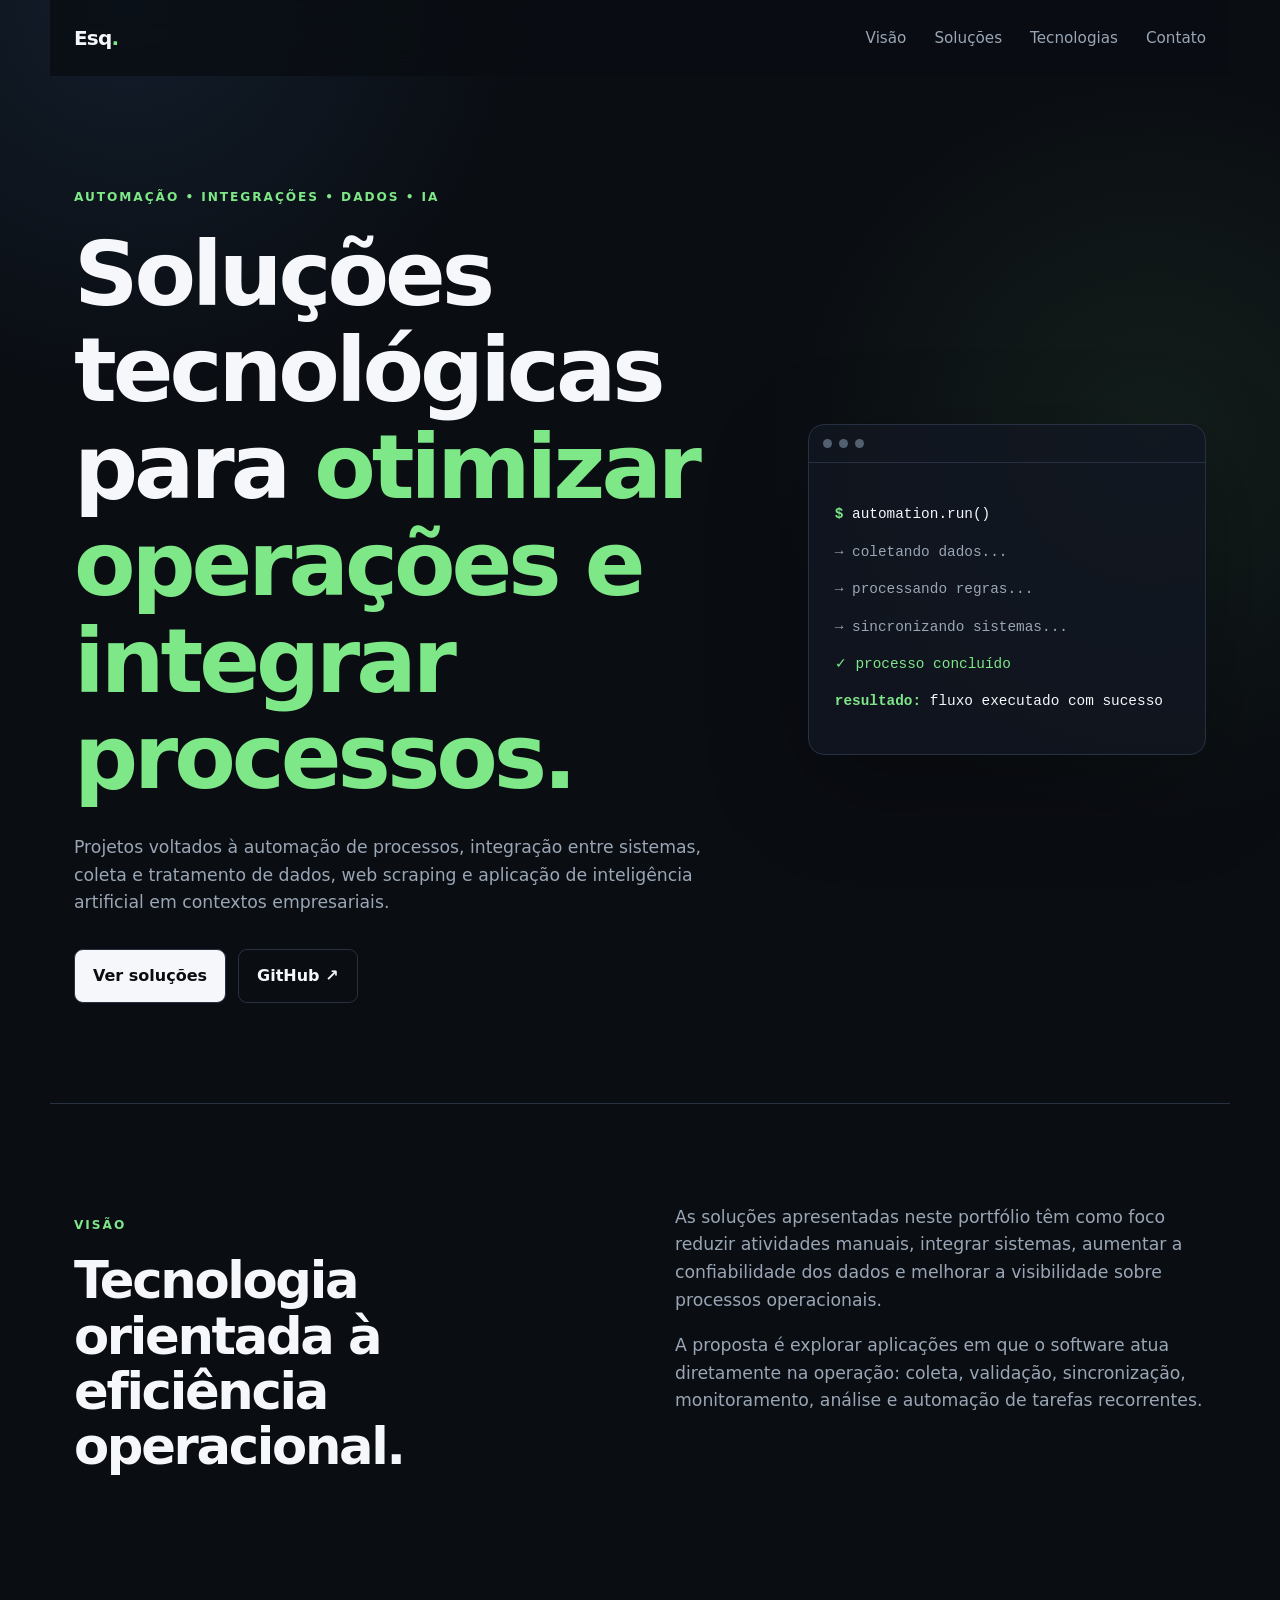
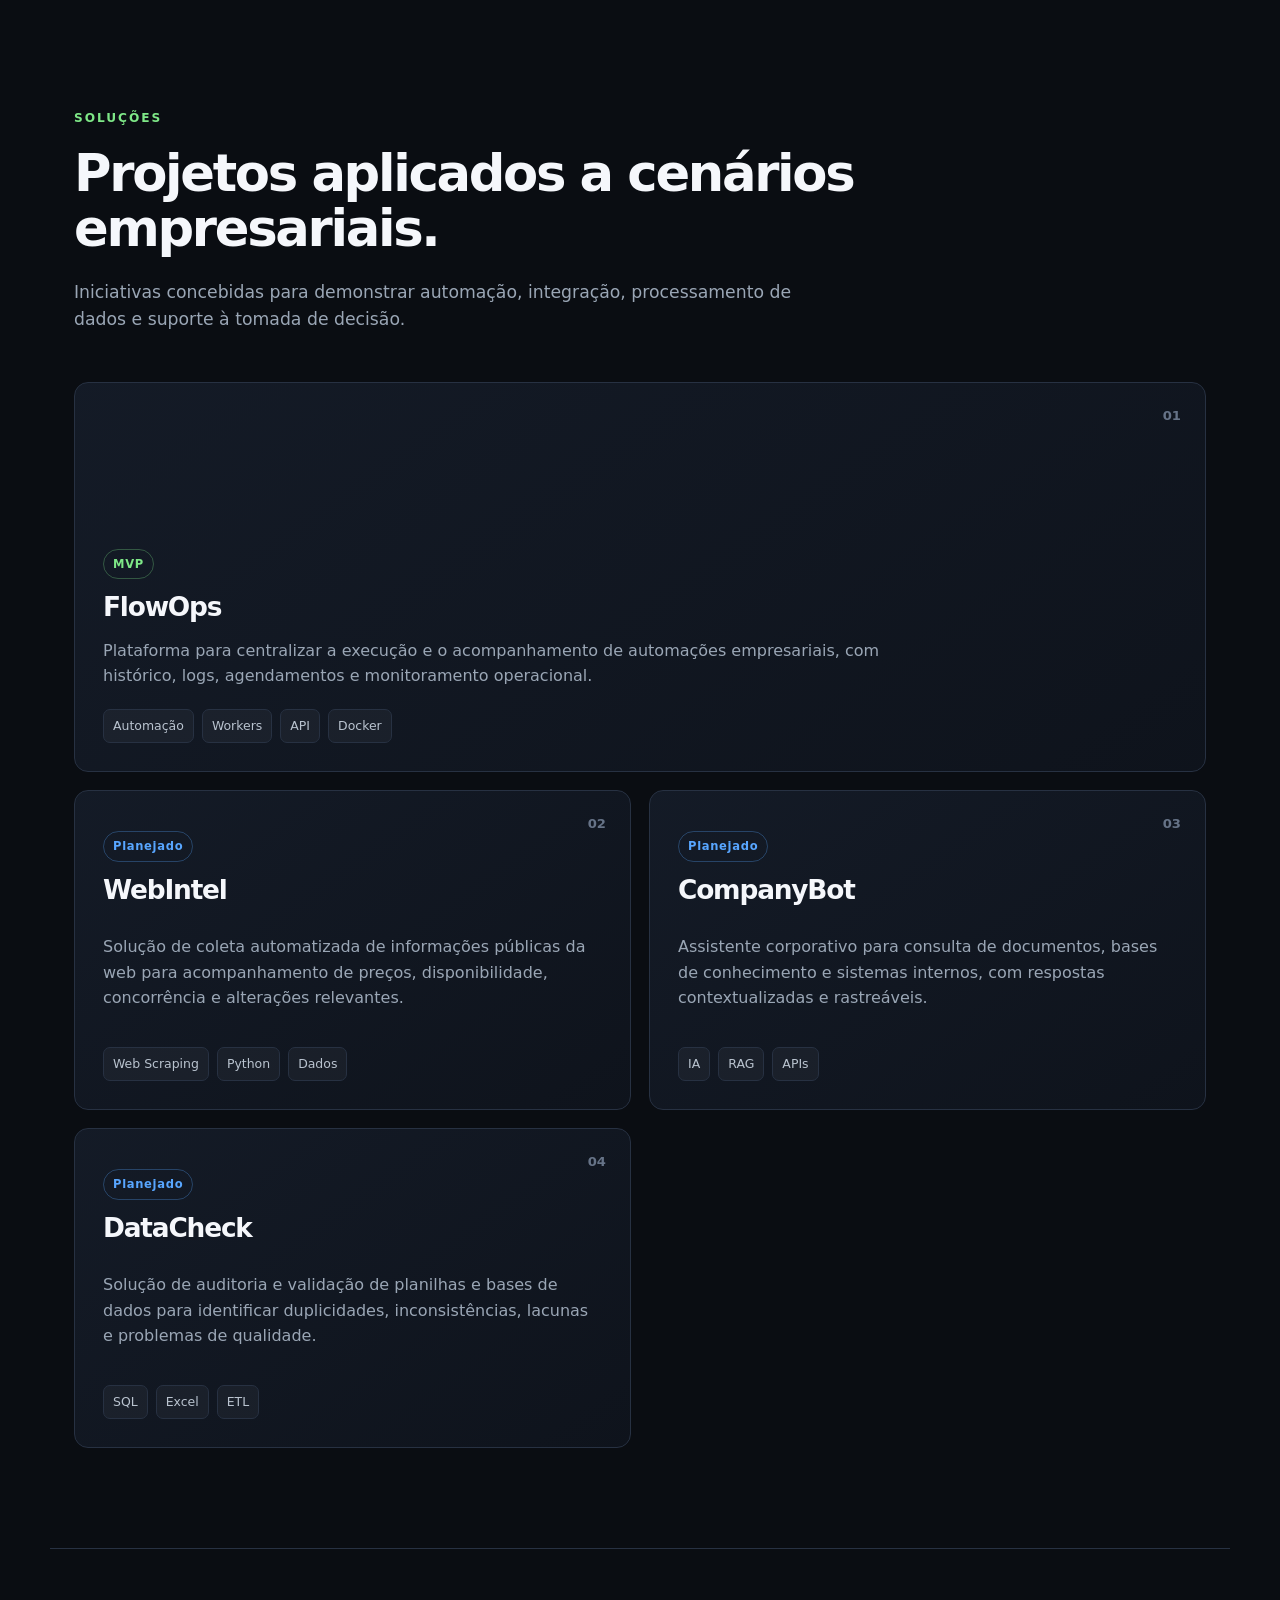
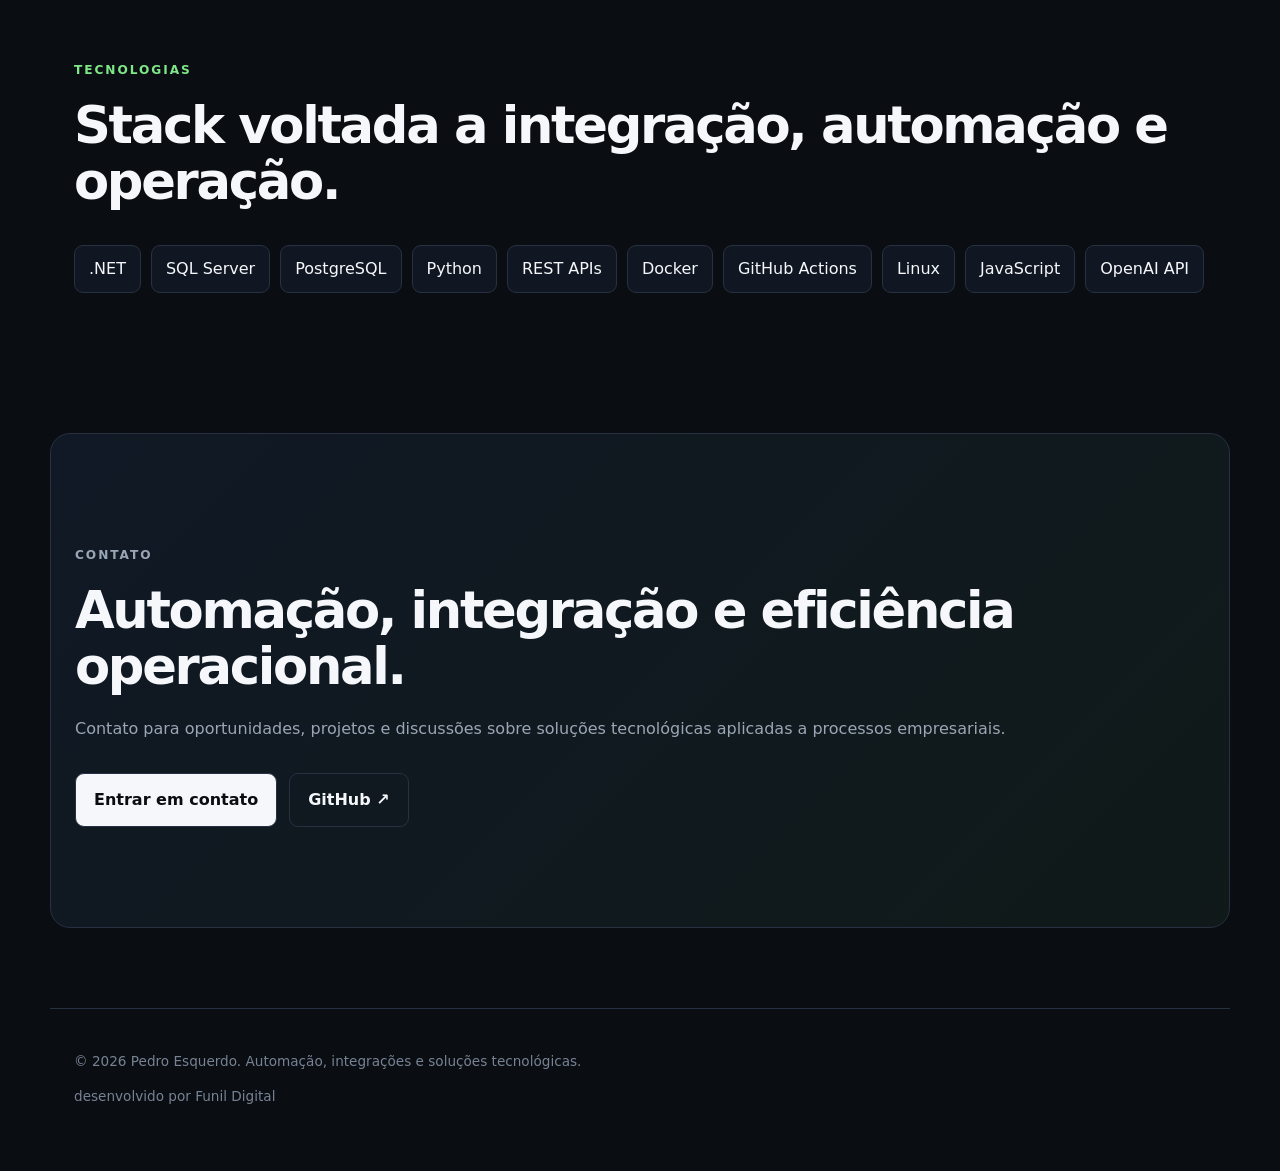
==== commit db449379: "chore: add Funil Digital footer credit" ====
--- a/index.html
+++ b/index.html
@@ -124,6 +124,7 @@
 
   <footer>
     <p>© <span id="year"></span> Pedro Esquerdo. Automação, integrações e soluções tecnológicas.</p>
+    <p class="footer-credit">desenvolvido por <a href="https://www.funildigital.com.br/" target="_blank" rel="noopener noreferrer">Funil Digital</a></p>
   </footer>
 
   <script src="app.js"></script>
--- a/styles.css
+++ b/styles.css
@@ -40,45 +40,7 @@
 }
 
 .brand { font-weight: 800; font-size: 1.25rem; letter-spacing: -.04em; }
-.brand-animated { display: inline-flex; align-items: center; white-space: nowrap; }
-.brand-sequence { display: inline-flex; align-items: baseline; overflow: hidden; }
-.brand-piece, .brand-dot {
-  display: inline-block;
-  white-space: pre;
-  max-width: 10rem;
-  opacity: 1;
-  transform: translateY(0);
-  transition: max-width .75s cubic-bezier(.22,1,.36,1), opacity .45s ease, transform .55s ease;
-}
-.brand-dot {
-  color: var(--accent);
-  max-width: 0;
-  opacity: 0;
-  transform: translateX(-.25rem);
-  transition: max-width .55s cubic-bezier(.22,1,.36,1), opacity .4s ease .2s, transform .55s ease .15s;
-}
-.brand-animated.compact .brand-first-name,
-.brand-animated.compact .brand-last-name {
-  max-width: 0;
-  opacity: 0;
-  transform: translateY(-.35rem);
-}
-.brand-animated.compact .brand-dot {
-  max-width: 1rem;
-  opacity: 1;
-  transform: translateX(0);
-}
-.sr-only {
-  position: absolute;
-  width: 1px;
-  height: 1px;
-  padding: 0;
-  margin: -1px;
-  overflow: hidden;
-  clip: rect(0, 0, 0, 0);
-  white-space: nowrap;
-  border: 0;
-}
+.brand span { color: var(--accent); }
 .nav { display: flex; gap: 28px; color: var(--muted); font-size: .95rem; }
 .nav a:hover { color: var(--text); }
 .menu-button { display: none; background: none; border: 0; color: var(--text); font-size: 1.4rem; }
@@ -129,12 +91,6 @@
 .reveal { opacity: 0; transform: translateY(16px); transition: opacity .6s ease, transform .6s ease; }
 .reveal.visible { opacity: 1; transform: translateY(0); }
 
-@media (prefers-reduced-motion: reduce) {
-  .brand-piece, .brand-dot { transition: none; }
-  .brand-first-name, .brand-last-name { display: none; }
-  .brand-dot { max-width: 1rem; opacity: 1; transform: none; }
-}
-
 @media (max-width: 820px) {
   .hero, .two-columns { grid-template-columns: 1fr; }
   .hero { gap: 42px; padding-top: 70px; }
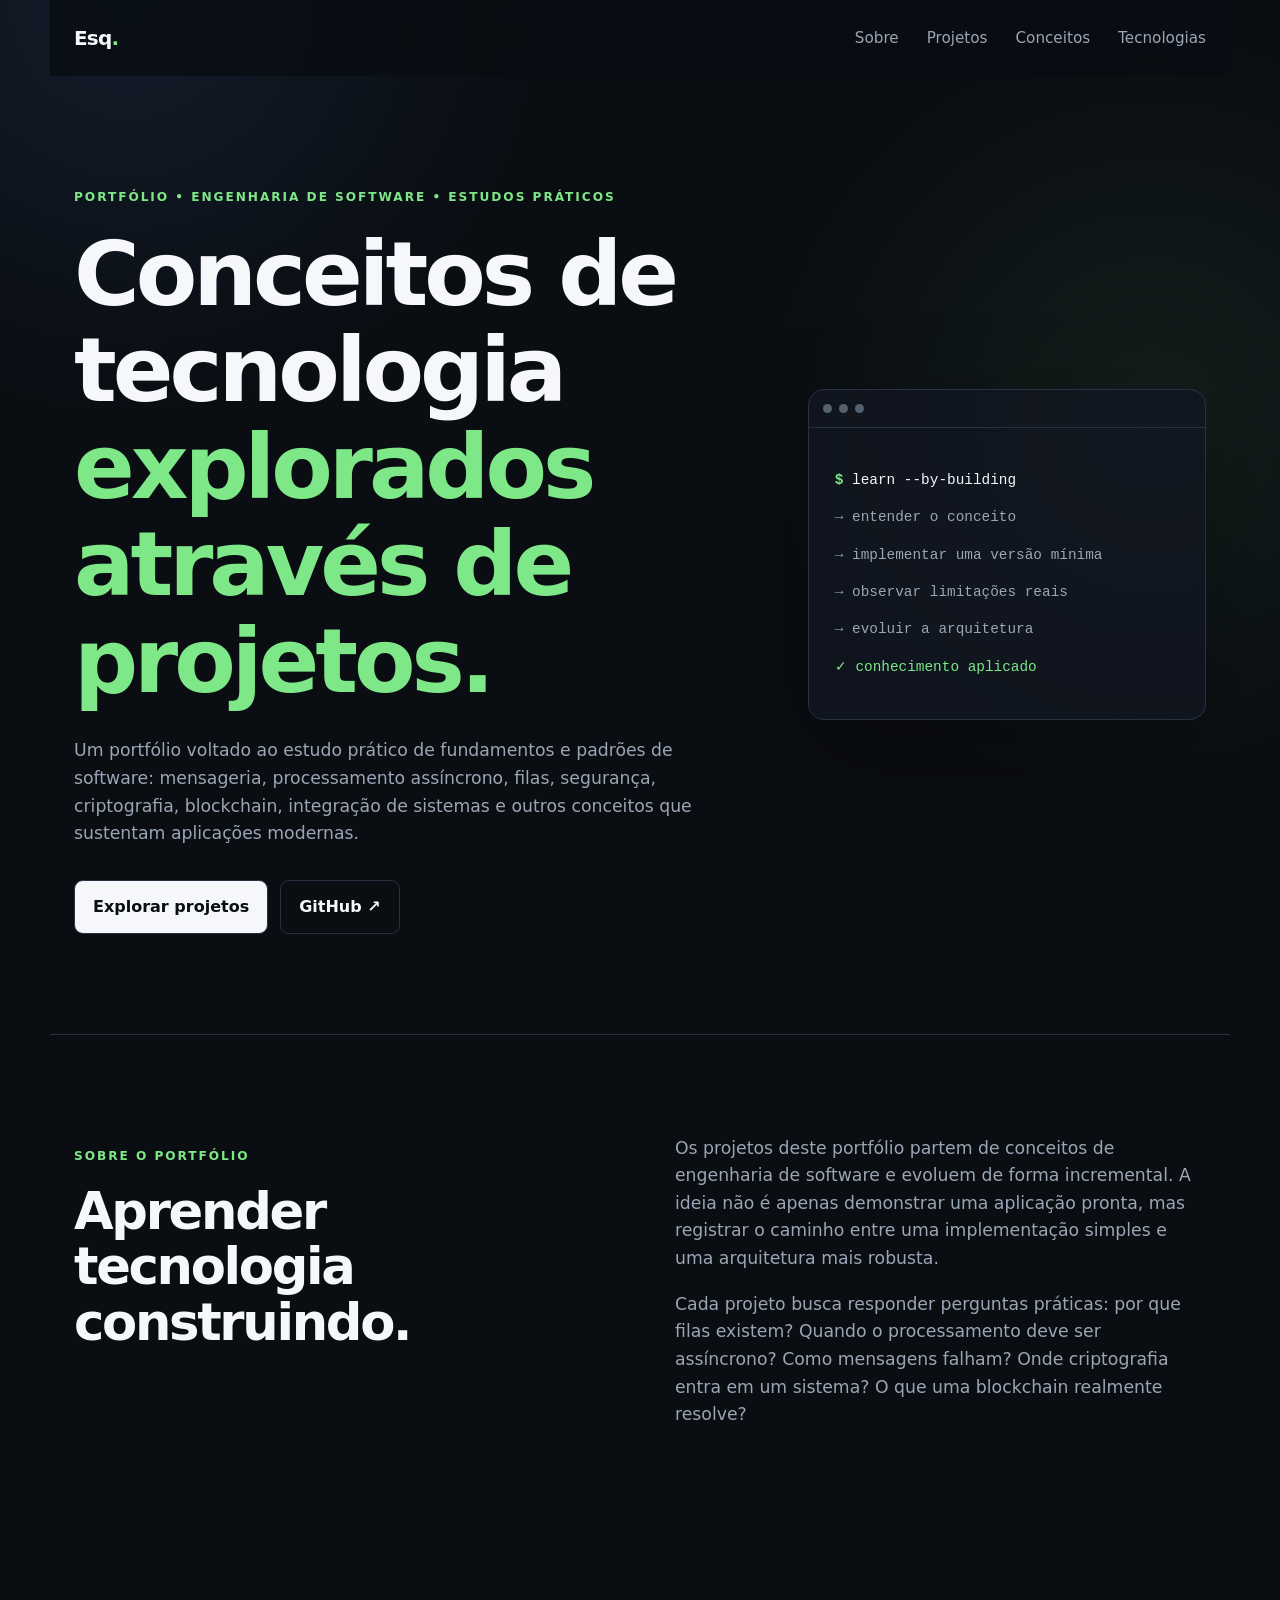
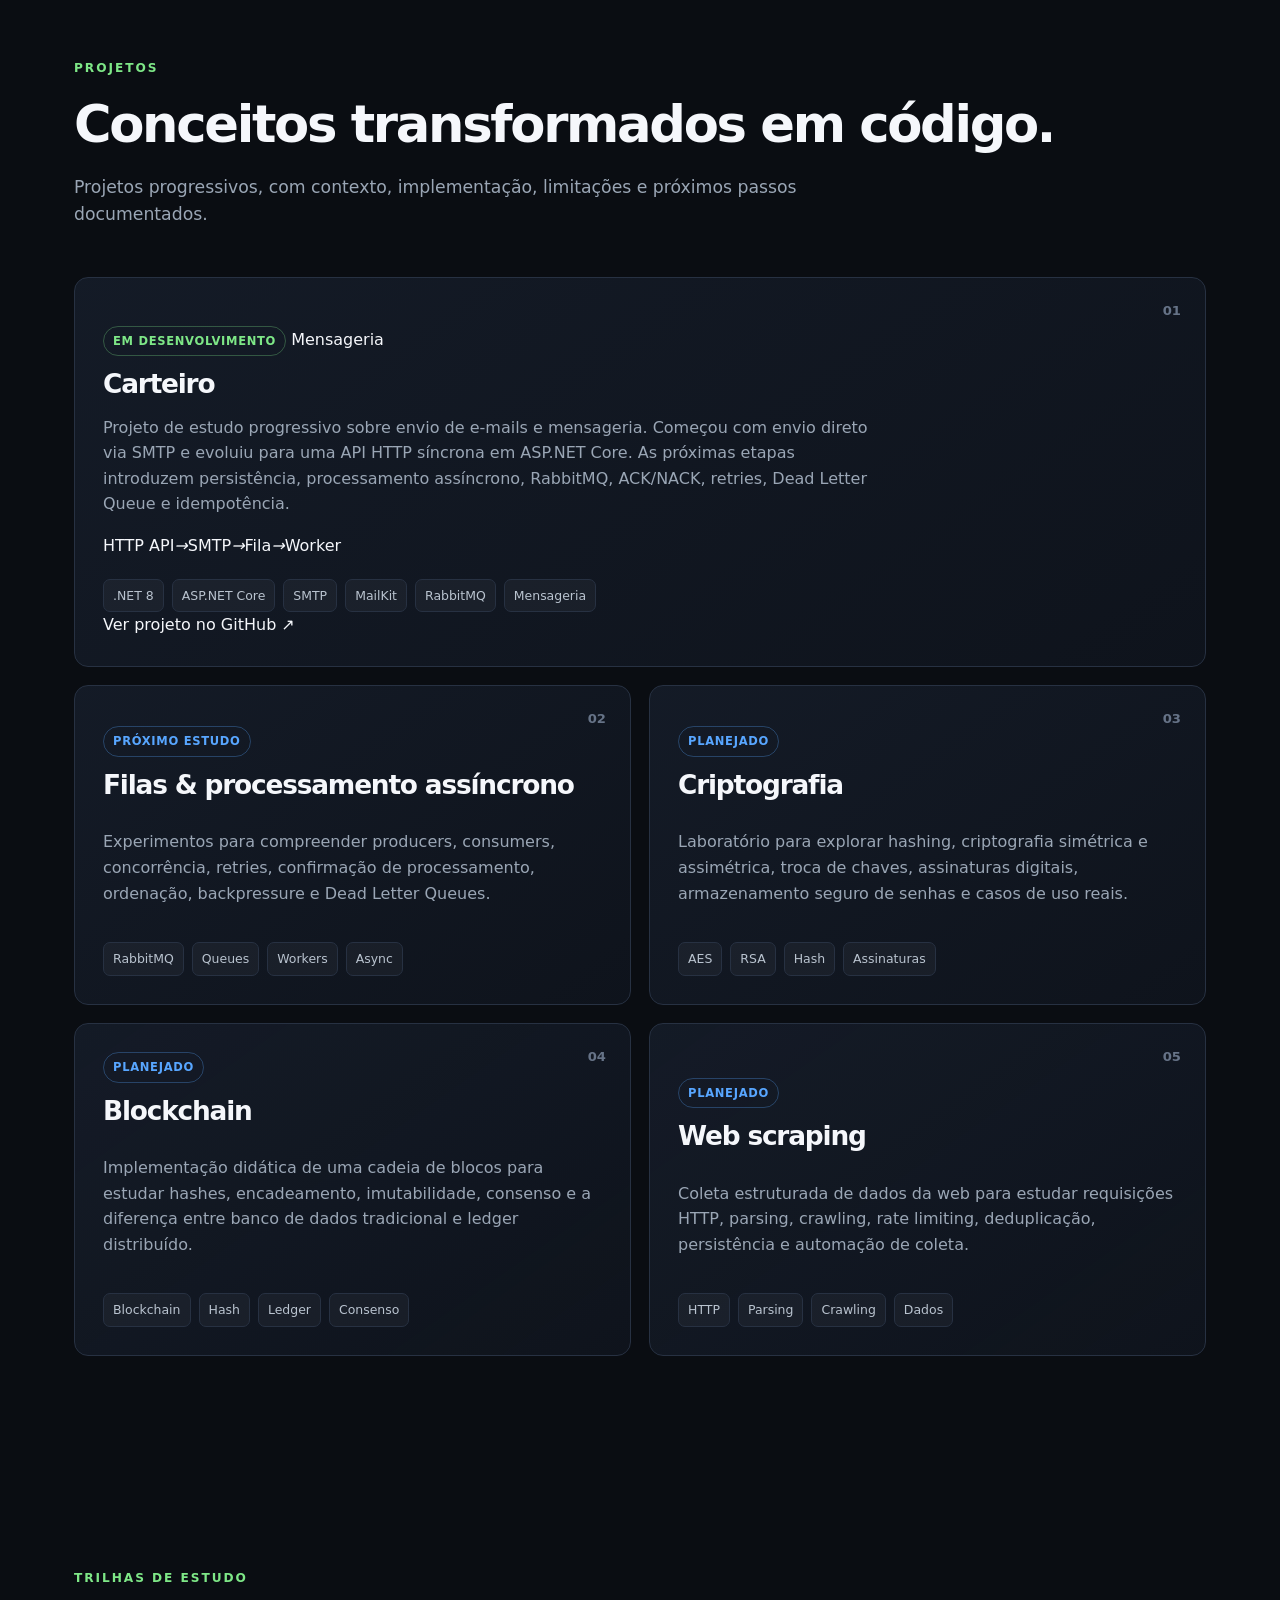
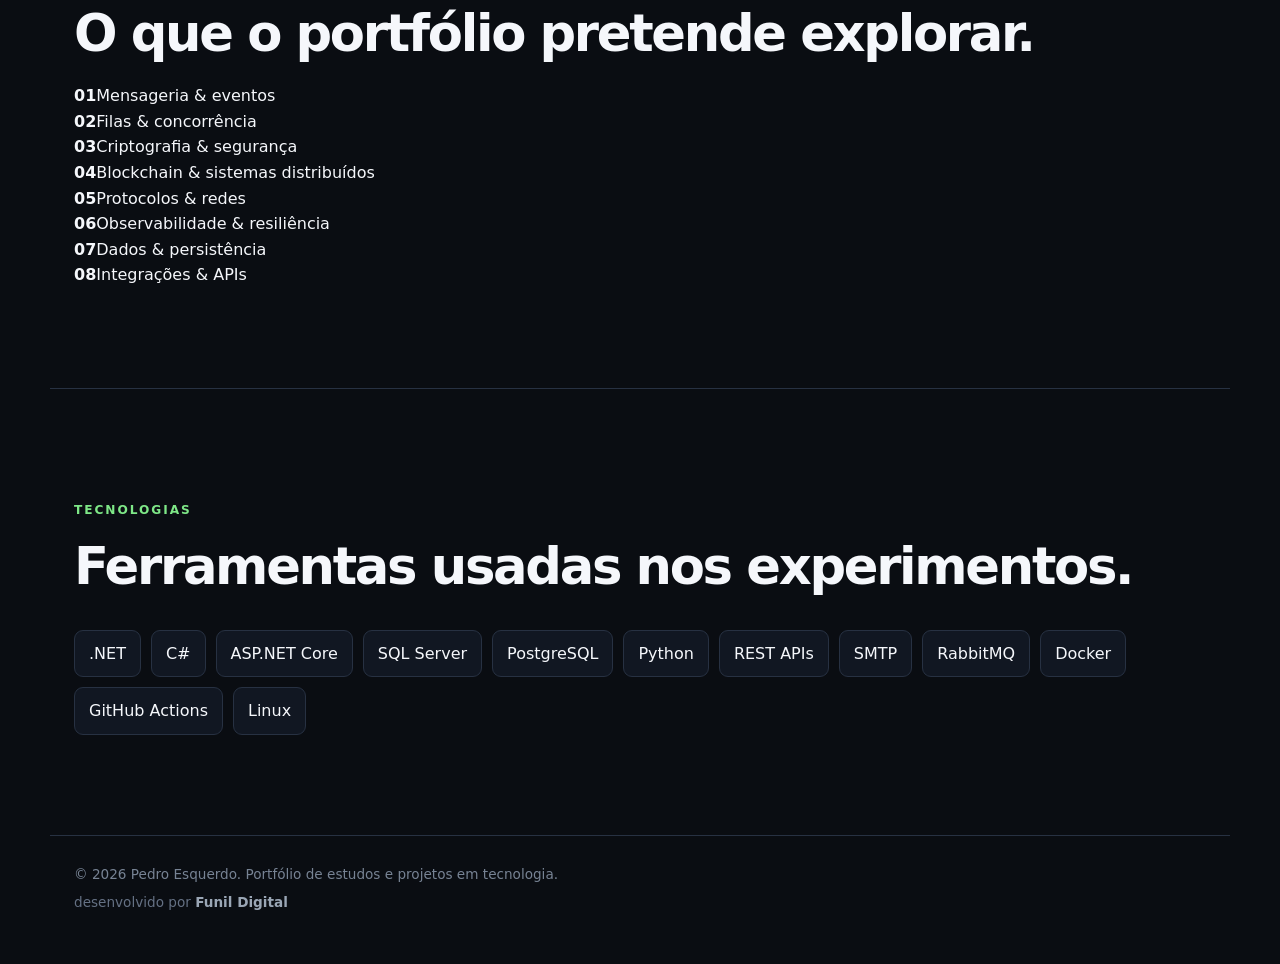
==== commit d742d1f0: "refactor: reposition portfolio around technology concepts" ====
--- a/index.html
+++ b/index.html
@@ -3,8 +3,8 @@
 <head>
   <meta charset="UTF-8" />
   <meta name="viewport" content="width=device-width, initial-scale=1.0" />
-  <meta name="description" content="Portfólio de soluções tecnológicas para empresas — automação, integrações, dados, web scraping e inteligência artificial." />
-  <title>Pedro Esquerdo | Automação & Soluções Tecnológicas</title>
+  <meta name="description" content="Portfólio técnico de Pedro Esquerdo — projetos e estudos práticos sobre mensageria, filas, criptografia, blockchain, integrações e engenharia de software." />
+  <title>Pedro Esquerdo | Portfólio de Tecnologia</title>
   <link rel="preconnect" href="https://fonts.googleapis.com">
   <link rel="preconnect" href="https://fonts.gstatic.com" crossorigin>
   <link href="https://fonts.googleapis.com/css2?family=Inter:wght@400;500;600;700;800&display=swap" rel="stylesheet">
@@ -14,10 +14,10 @@
   <header class="site-header">
     <a class="brand" href="#inicio" aria-label="Início">Esq<span>.</span></a>
     <nav class="nav" aria-label="Navegação principal">
-      <a href="#sobre">Visão</a>
-      <a href="#projetos">Soluções</a>
+      <a href="#sobre">Sobre</a>
+      <a href="#projetos">Projetos</a>
+      <a href="#conceitos">Conceitos</a>
       <a href="#stack">Tecnologias</a>
-      <a href="#contato">Contato</a>
     </nav>
     <button class="menu-button" aria-label="Abrir menu" aria-expanded="false">☰</button>
   </header>
@@ -25,105 +25,129 @@
   <main>
     <section id="inicio" class="hero section">
       <div class="hero-copy reveal">
-        <p class="eyebrow">AUTOMAÇÃO • INTEGRAÇÕES • DADOS • IA</p>
-        <h1>Soluções tecnológicas para <span>otimizar operações e integrar processos.</span></h1>
-        <p class="hero-text">Projetos voltados à automação de processos, integração entre sistemas, coleta e tratamento de dados, web scraping e aplicação de inteligência artificial em contextos empresariais.</p>
+        <p class="eyebrow">PORTFÓLIO • ENGENHARIA DE SOFTWARE • ESTUDOS PRÁTICOS</p>
+        <h1>Conceitos de tecnologia <span>explorados através de projetos.</span></h1>
+        <p class="hero-text">Um portfólio voltado ao estudo prático de fundamentos e padrões de software: mensageria, processamento assíncrono, filas, segurança, criptografia, blockchain, integração de sistemas e outros conceitos que sustentam aplicações modernas.</p>
         <div class="hero-actions">
-          <a class="button primary" href="#projetos">Ver soluções</a>
+          <a class="button primary" href="#projetos">Explorar projetos</a>
           <a class="button secondary" href="https://github.com/pedroesquerdo" target="_blank" rel="noreferrer">GitHub ↗</a>
         </div>
       </div>
-      <div class="hero-panel reveal">
+      <div class="hero-panel reveal" aria-label="Fluxo de estudo">
         <div class="terminal-top"><span></span><span></span><span></span></div>
         <div class="terminal-body">
-          <p><strong>$</strong> automation.run()</p>
-          <p class="muted">→ coletando dados...</p>
-          <p class="muted">→ processando regras...</p>
-          <p class="muted">→ sincronizando sistemas...</p>
-          <p class="success">✓ processo concluído</p>
-          <p><strong>resultado:</strong> fluxo executado com sucesso</p>
+          <p><strong>$</strong> learn --by-building</p>
+          <p class="muted">→ entender o conceito</p>
+          <p class="muted">→ implementar uma versão mínima</p>
+          <p class="muted">→ observar limitações reais</p>
+          <p class="muted">→ evoluir a arquitetura</p>
+          <p class="success">✓ conhecimento aplicado</p>
         </div>
       </div>
     </section>
 
     <section id="sobre" class="section two-columns">
       <div class="section-heading reveal">
-        <p class="eyebrow">VISÃO</p>
-        <h2>Tecnologia orientada à eficiência operacional.</h2>
+        <p class="eyebrow">SOBRE O PORTFÓLIO</p>
+        <h2>Aprender tecnologia construindo.</h2>
       </div>
       <div class="about-copy reveal">
-        <p>As soluções apresentadas neste portfólio têm como foco reduzir atividades manuais, integrar sistemas, aumentar a confiabilidade dos dados e melhorar a visibilidade sobre processos operacionais.</p>
-        <p>A proposta é explorar aplicações em que o software atua diretamente na operação: coleta, validação, sincronização, monitoramento, análise e automação de tarefas recorrentes.</p>
+        <p>Os projetos deste portfólio partem de conceitos de engenharia de software e evoluem de forma incremental. A ideia não é apenas demonstrar uma aplicação pronta, mas registrar o caminho entre uma implementação simples e uma arquitetura mais robusta.</p>
+        <p>Cada projeto busca responder perguntas práticas: por que filas existem? Quando o processamento deve ser assíncrono? Como mensagens falham? Onde criptografia entra em um sistema? O que uma blockchain realmente resolve?</p>
       </div>
     </section>
 
     <section id="projetos" class="section">
       <div class="section-heading reveal">
-        <p class="eyebrow">SOLUÇÕES</p>
-        <h2>Projetos aplicados a cenários empresariais.</h2>
-        <p>Iniciativas concebidas para demonstrar automação, integração, processamento de dados e suporte à tomada de decisão.</p>
+        <p class="eyebrow">PROJETOS</p>
+        <h2>Conceitos transformados em código.</h2>
+        <p>Projetos progressivos, com contexto, implementação, limitações e próximos passos documentados.</p>
       </div>
 
       <div class="project-grid">
         <article class="project-card featured reveal">
           <div class="project-number">01</div>
-          <div>
-            <span class="status">MVP</span>
-            <h3>FlowOps</h3>
-            <p>Plataforma para centralizar a execução e o acompanhamento de automações empresariais, com histórico, logs, agendamentos e monitoramento operacional.</p>
-            <div class="tags"><span>Automação</span><span>Workers</span><span>API</span><span>Docker</span></div>
+          <div class="project-content">
+            <div class="project-meta">
+              <span class="status">EM DESENVOLVIMENTO</span>
+              <span class="project-topic">Mensageria</span>
+            </div>
+            <h3>Carteiro</h3>
+            <p>Projeto de estudo progressivo sobre envio de e-mails e mensageria. Começou com envio direto via SMTP e evoluiu para uma API HTTP síncrona em ASP.NET Core. As próximas etapas introduzem persistência, processamento assíncrono, RabbitMQ, ACK/NACK, retries, Dead Letter Queue e idempotência.</p>
+            <div class="concept-flow" aria-label="Evolução do Carteiro">
+              <span>HTTP API</span><i>→</i><span>SMTP</span><i>→</i><span>Fila</span><i>→</i><span>Worker</span>
+            </div>
+            <div class="tags">
+              <span>.NET 8</span><span>ASP.NET Core</span><span>SMTP</span><span>MailKit</span><span>RabbitMQ</span><span>Mensageria</span>
+            </div>
+            <a class="project-link" href="https://github.com/pedroesquerdo/carteiro" target="_blank" rel="noreferrer">Ver projeto no GitHub ↗</a>
           </div>
         </article>
 
         <article class="project-card reveal">
           <div class="project-number">02</div>
-          <span class="status planned">Planejado</span>
-          <h3>WebIntel</h3>
-          <p>Solução de coleta automatizada de informações públicas da web para acompanhamento de preços, disponibilidade, concorrência e alterações relevantes.</p>
-          <div class="tags"><span>Web Scraping</span><span>Python</span><span>Dados</span></div>
+          <span class="status planned">PRÓXIMO ESTUDO</span>
+          <h3>Filas & processamento assíncrono</h3>
+          <p>Experimentos para compreender producers, consumers, concorrência, retries, confirmação de processamento, ordenação, backpressure e Dead Letter Queues.</p>
+          <div class="tags"><span>RabbitMQ</span><span>Queues</span><span>Workers</span><span>Async</span></div>
         </article>
 
         <article class="project-card reveal">
           <div class="project-number">03</div>
-          <span class="status planned">Planejado</span>
-          <h3>CompanyBot</h3>
-          <p>Assistente corporativo para consulta de documentos, bases de conhecimento e sistemas internos, com respostas contextualizadas e rastreáveis.</p>
-          <div class="tags"><span>IA</span><span>RAG</span><span>APIs</span></div>
+          <span class="status planned">PLANEJADO</span>
+          <h3>Criptografia</h3>
+          <p>Laboratório para explorar hashing, criptografia simétrica e assimétrica, troca de chaves, assinaturas digitais, armazenamento seguro de senhas e casos de uso reais.</p>
+          <div class="tags"><span>AES</span><span>RSA</span><span>Hash</span><span>Assinaturas</span></div>
         </article>
 
         <article class="project-card reveal">
           <div class="project-number">04</div>
-          <span class="status planned">Planejado</span>
-          <h3>DataCheck</h3>
-          <p>Solução de auditoria e validação de planilhas e bases de dados para identificar duplicidades, inconsistências, lacunas e problemas de qualidade.</p>
-          <div class="tags"><span>SQL</span><span>Excel</span><span>ETL</span></div>
+          <span class="status planned">PLANEJADO</span>
+          <h3>Blockchain</h3>
+          <p>Implementação didática de uma cadeia de blocos para estudar hashes, encadeamento, imutabilidade, consenso e a diferença entre banco de dados tradicional e ledger distribuído.</p>
+          <div class="tags"><span>Blockchain</span><span>Hash</span><span>Ledger</span><span>Consenso</span></div>
         </article>
+
+        <article class="project-card reveal">
+          <div class="project-number">05</div>
+          <span class="status planned">PLANEJADO</span>
+          <h3>Web scraping</h3>
+          <p>Coleta estruturada de dados da web para estudar requisições HTTP, parsing, crawling, rate limiting, deduplicação, persistência e automação de coleta.</p>
+          <div class="tags"><span>HTTP</span><span>Parsing</span><span>Crawling</span><span>Dados</span></div>
+        </article>
+      </div>
+    </section>
+
+    <section id="conceitos" class="section concepts-section">
+      <div class="section-heading reveal">
+        <p class="eyebrow">TRILHAS DE ESTUDO</p>
+        <h2>O que o portfólio pretende explorar.</h2>
+      </div>
+      <div class="concept-grid">
+        <div class="concept-item reveal"><strong>01</strong><span>Mensageria & eventos</span></div>
+        <div class="concept-item reveal"><strong>02</strong><span>Filas & concorrência</span></div>
+        <div class="concept-item reveal"><strong>03</strong><span>Criptografia & segurança</span></div>
+        <div class="concept-item reveal"><strong>04</strong><span>Blockchain & sistemas distribuídos</span></div>
+        <div class="concept-item reveal"><strong>05</strong><span>Protocolos & redes</span></div>
+        <div class="concept-item reveal"><strong>06</strong><span>Observabilidade & resiliência</span></div>
+        <div class="concept-item reveal"><strong>07</strong><span>Dados & persistência</span></div>
+        <div class="concept-item reveal"><strong>08</strong><span>Integrações & APIs</span></div>
       </div>
     </section>
 
     <section id="stack" class="section stack-section">
       <div class="section-heading reveal">
         <p class="eyebrow">TECNOLOGIAS</p>
-        <h2>Stack voltada a integração, automação e operação.</h2>
+        <h2>Ferramentas usadas nos experimentos.</h2>
       </div>
       <div class="stack-list reveal">
-        <span>.NET</span><span>SQL Server</span><span>PostgreSQL</span><span>Python</span><span>REST APIs</span><span>Docker</span><span>GitHub Actions</span><span>Linux</span><span>JavaScript</span><span>OpenAI API</span>
-      </div>
-    </section>
-
-    <section id="contato" class="section contact reveal">
-      <p class="eyebrow">CONTATO</p>
-      <h2>Automação, integração e eficiência operacional.</h2>
-      <p>Contato para oportunidades, projetos e discussões sobre soluções tecnológicas aplicadas a processos empresariais.</p>
-      <div class="hero-actions">
-        <a class="button primary" href="mailto:pedroesquerdo87@gmail.com">Entrar em contato</a>
-        <a class="button secondary" href="https://github.com/pedroesquerdo" target="_blank" rel="noreferrer">GitHub ↗</a>
+        <span>.NET</span><span>C#</span><span>ASP.NET Core</span><span>SQL Server</span><span>PostgreSQL</span><span>Python</span><span>REST APIs</span><span>SMTP</span><span>RabbitMQ</span><span>Docker</span><span>GitHub Actions</span><span>Linux</span>
       </div>
     </section>
   </main>
 
   <footer>
-    <p>© <span id="year"></span> Pedro Esquerdo. Automação, integrações e soluções tecnológicas.</p>
+    <p>© <span id="year"></span> Pedro Esquerdo. Portfólio de estudos e projetos em tecnologia.</p>
     <p class="footer-credit">desenvolvido por <a href="https://www.funildigital.com.br/" target="_blank" rel="noopener noreferrer">Funil Digital</a></p>
   </footer>
 
--- a/styles.css
+++ b/styles.css
@@ -87,6 +87,10 @@
 .contact { margin-top: 40px; margin-bottom: 80px; border: 1px solid var(--line); border-radius: 20px; background: linear-gradient(135deg, rgba(88,166,255,.08), rgba(126,231,135,.06)); }
 .contact p { color: var(--muted); }
 footer { max-width: var(--max); margin: 0 auto; padding: 28px 24px 50px; border-top: 1px solid var(--line); color: #778394; font-size: .85rem; }
+footer p { margin: 0; }
+.footer-credit { margin-top: 6px; color: #657184; }
+.footer-credit a { color: #9aa6b5; font-weight: 600; transition: color .2s ease; }
+.footer-credit a:hover { color: var(--accent); }
 
 .reveal { opacity: 0; transform: translateY(16px); transition: opacity .6s ease, transform .6s ease; }
 .reveal.visible { opacity: 1; transform: translateY(0); }
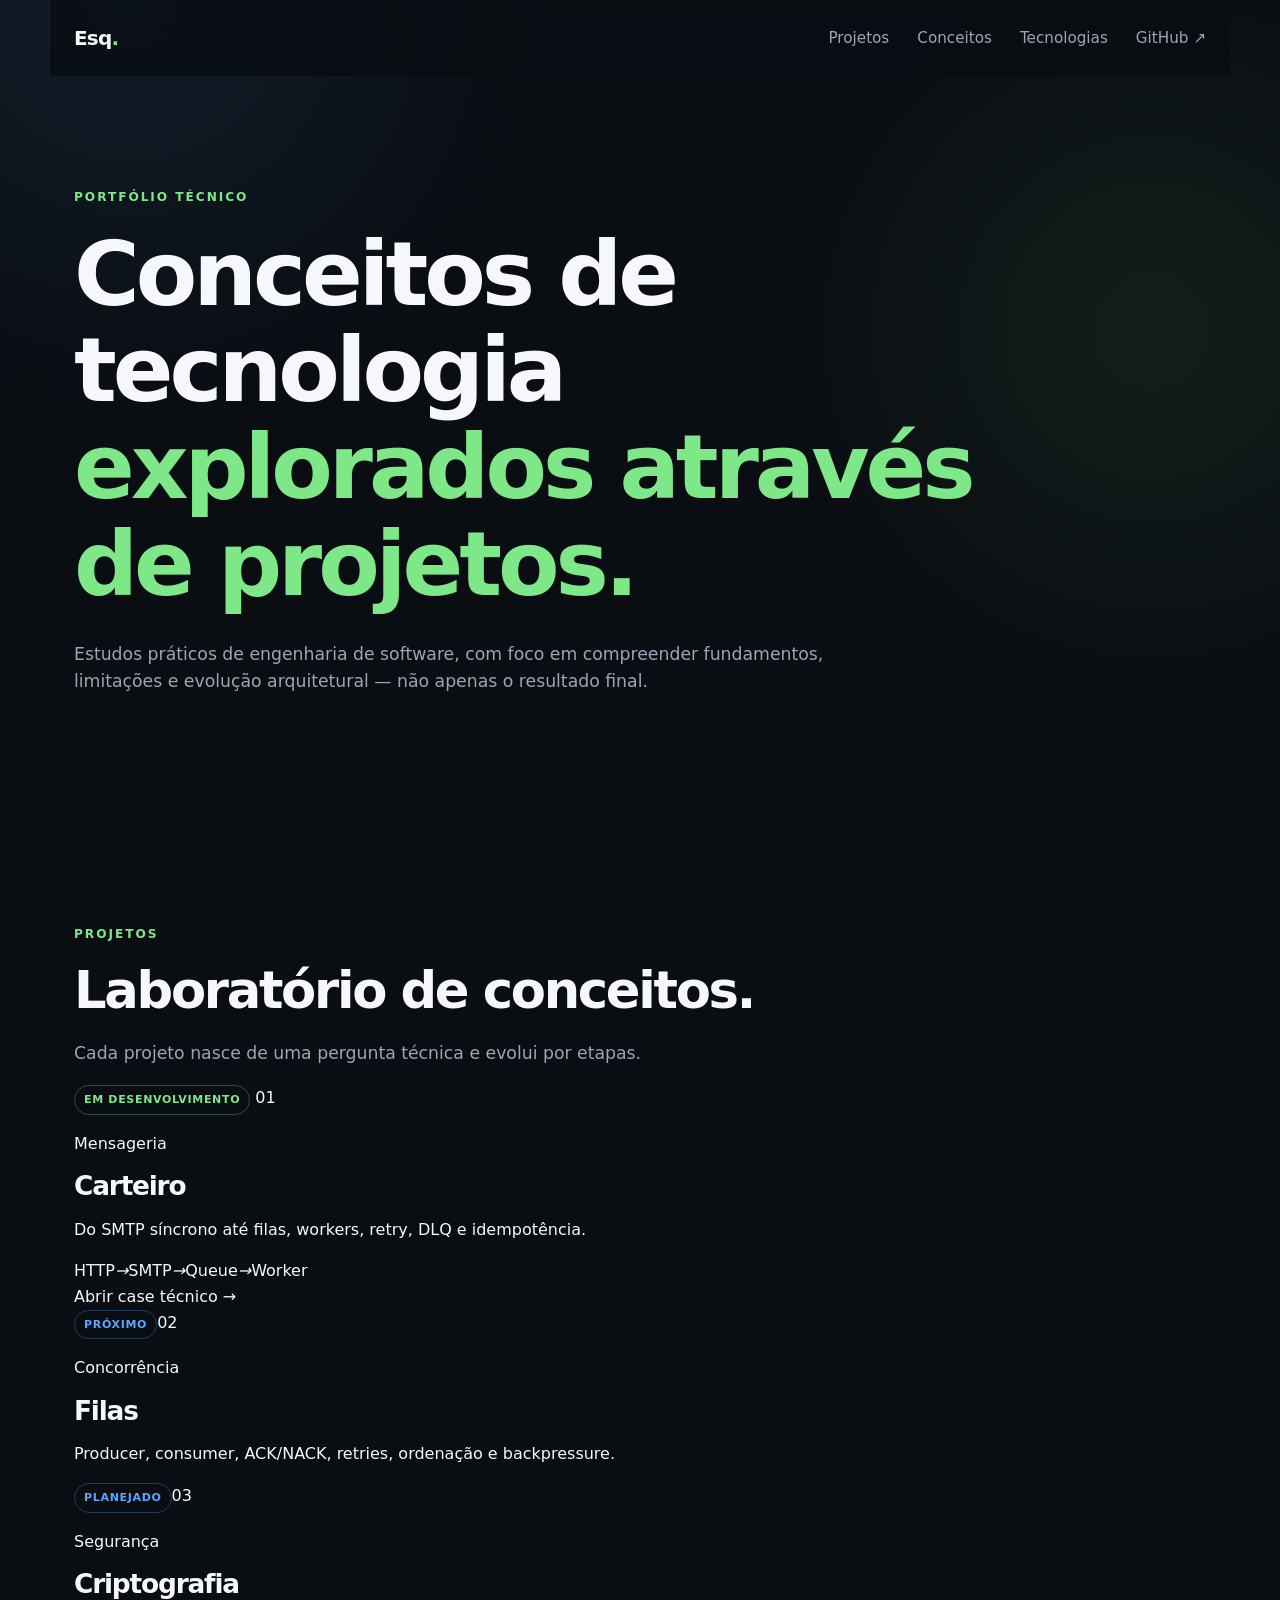
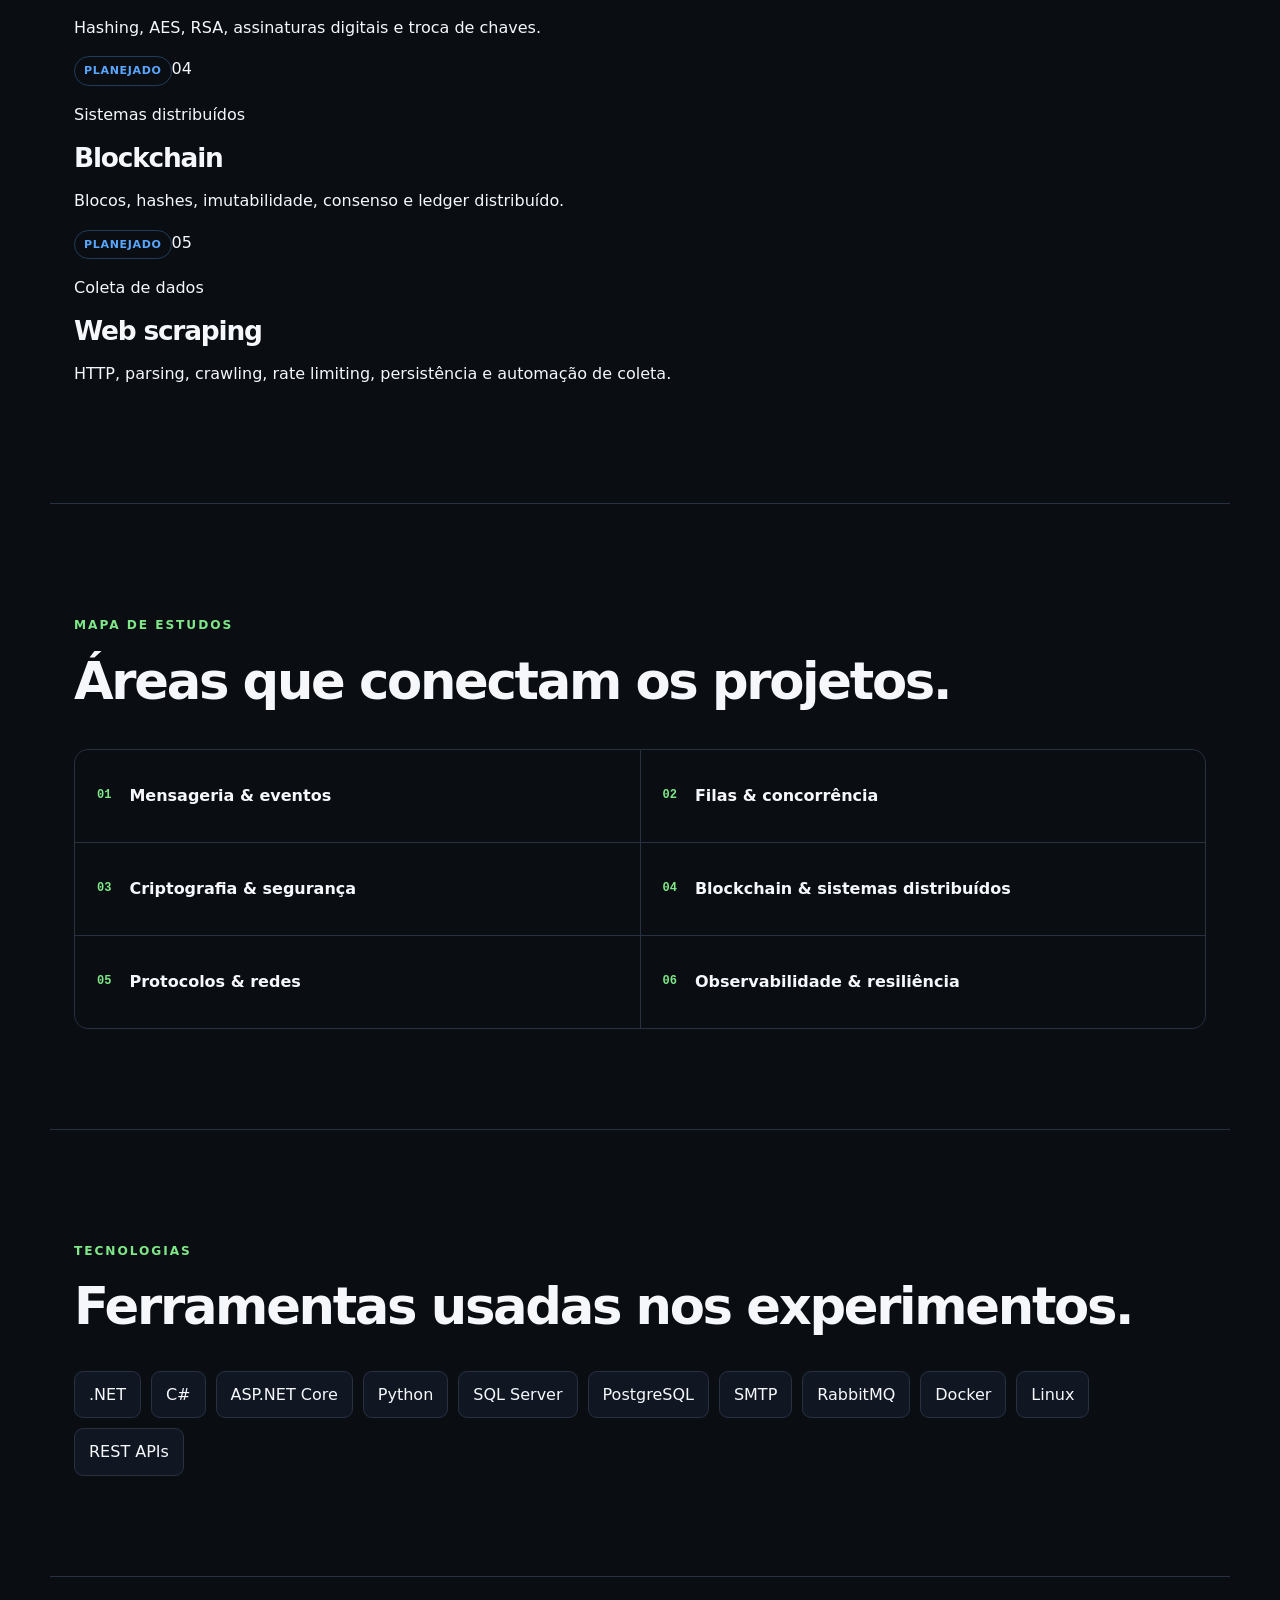
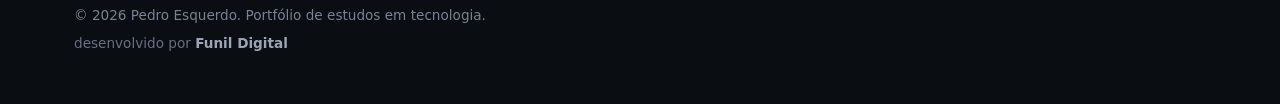
==== commit d252fd54: "feat: redesign home as technical bento portfolio" ====
--- a/index.html
+++ b/index.html
@@ -3,8 +3,8 @@
 <head>
   <meta charset="UTF-8" />
   <meta name="viewport" content="width=device-width, initial-scale=1.0" />
-  <meta name="description" content="Portfólio técnico de Pedro Esquerdo — projetos e estudos práticos sobre mensageria, filas, criptografia, blockchain, integrações e engenharia de software." />
-  <title>Pedro Esquerdo | Portfólio de Tecnologia</title>
+  <meta name="description" content="Portfólio técnico de Pedro Esquerdo — projetos sobre mensageria, filas, criptografia, blockchain, scraping e engenharia de software." />
+  <title>Pedro Esquerdo | Portfólio Técnico</title>
   <link rel="preconnect" href="https://fonts.googleapis.com">
   <link rel="preconnect" href="https://fonts.gstatic.com" crossorigin>
   <link href="https://fonts.googleapis.com/css2?family=Inter:wght@400;500;600;700;800&display=swap" rel="stylesheet">
@@ -12,116 +12,89 @@
 </head>
 <body>
   <header class="site-header">
-    <a class="brand" href="#inicio" aria-label="Início">Esq<span>.</span></a>
-    <nav class="nav" aria-label="Navegação principal">
-      <a href="#sobre">Sobre</a>
+    <a class="brand" href="#inicio">Esq<span>.</span></a>
+    <nav class="nav">
       <a href="#projetos">Projetos</a>
       <a href="#conceitos">Conceitos</a>
       <a href="#stack">Tecnologias</a>
+      <a href="https://github.com/pedroesquerdo" target="_blank" rel="noreferrer">GitHub ↗</a>
     </nav>
     <button class="menu-button" aria-label="Abrir menu" aria-expanded="false">☰</button>
   </header>
 
   <main>
-    <section id="inicio" class="hero section">
-      <div class="hero-copy reveal">
-        <p class="eyebrow">PORTFÓLIO • ENGENHARIA DE SOFTWARE • ESTUDOS PRÁTICOS</p>
+    <section id="inicio" class="section hero-minimal">
+      <div class="reveal">
+        <p class="eyebrow">PORTFÓLIO TÉCNICO</p>
         <h1>Conceitos de tecnologia <span>explorados através de projetos.</span></h1>
-        <p class="hero-text">Um portfólio voltado ao estudo prático de fundamentos e padrões de software: mensageria, processamento assíncrono, filas, segurança, criptografia, blockchain, integração de sistemas e outros conceitos que sustentam aplicações modernas.</p>
-        <div class="hero-actions">
-          <a class="button primary" href="#projetos">Explorar projetos</a>
-          <a class="button secondary" href="https://github.com/pedroesquerdo" target="_blank" rel="noreferrer">GitHub ↗</a>
-        </div>
-      </div>
-      <div class="hero-panel reveal" aria-label="Fluxo de estudo">
-        <div class="terminal-top"><span></span><span></span><span></span></div>
-        <div class="terminal-body">
-          <p><strong>$</strong> learn --by-building</p>
-          <p class="muted">→ entender o conceito</p>
-          <p class="muted">→ implementar uma versão mínima</p>
-          <p class="muted">→ observar limitações reais</p>
-          <p class="muted">→ evoluir a arquitetura</p>
-          <p class="success">✓ conhecimento aplicado</p>
-        </div>
-      </div>
-    </section>
-
-    <section id="sobre" class="section two-columns">
-      <div class="section-heading reveal">
-        <p class="eyebrow">SOBRE O PORTFÓLIO</p>
-        <h2>Aprender tecnologia construindo.</h2>
-      </div>
-      <div class="about-copy reveal">
-        <p>Os projetos deste portfólio partem de conceitos de engenharia de software e evoluem de forma incremental. A ideia não é apenas demonstrar uma aplicação pronta, mas registrar o caminho entre uma implementação simples e uma arquitetura mais robusta.</p>
-        <p>Cada projeto busca responder perguntas práticas: por que filas existem? Quando o processamento deve ser assíncrono? Como mensagens falham? Onde criptografia entra em um sistema? O que uma blockchain realmente resolve?</p>
+        <p class="hero-text">Estudos práticos de engenharia de software, com foco em compreender fundamentos, limitações e evolução arquitetural — não apenas o resultado final.</p>
       </div>
     </section>
 
     <section id="projetos" class="section">
       <div class="section-heading reveal">
         <p class="eyebrow">PROJETOS</p>
-        <h2>Conceitos transformados em código.</h2>
-        <p>Projetos progressivos, com contexto, implementação, limitações e próximos passos documentados.</p>
+        <h2>Laboratório de conceitos.</h2>
+        <p>Cada projeto nasce de uma pergunta técnica e evolui por etapas.</p>
       </div>
 
-      <div class="project-grid">
-        <article class="project-card featured reveal">
-          <div class="project-number">01</div>
-          <div class="project-content">
-            <div class="project-meta">
-              <span class="status">EM DESENVOLVIMENTO</span>
-              <span class="project-topic">Mensageria</span>
-            </div>
+      <div class="bento-grid">
+        <a class="bento-card bento-featured reveal" href="carteiro.html">
+          <div class="bento-topline">
+            <span class="status">EM DESENVOLVIMENTO</span>
+            <span class="bento-index">01</span>
+          </div>
+          <div class="bento-content">
+            <p class="bento-kicker">Mensageria</p>
             <h3>Carteiro</h3>
-            <p>Projeto de estudo progressivo sobre envio de e-mails e mensageria. Começou com envio direto via SMTP e evoluiu para uma API HTTP síncrona em ASP.NET Core. As próximas etapas introduzem persistência, processamento assíncrono, RabbitMQ, ACK/NACK, retries, Dead Letter Queue e idempotência.</p>
-            <div class="concept-flow" aria-label="Evolução do Carteiro">
-              <span>HTTP API</span><i>→</i><span>SMTP</span><i>→</i><span>Fila</span><i>→</i><span>Worker</span>
-            </div>
-            <div class="tags">
-              <span>.NET 8</span><span>ASP.NET Core</span><span>SMTP</span><span>MailKit</span><span>RabbitMQ</span><span>Mensageria</span>
-            </div>
-            <a class="project-link" href="https://github.com/pedroesquerdo/carteiro" target="_blank" rel="noreferrer">Ver projeto no GitHub ↗</a>
+            <p>Do SMTP síncrono até filas, workers, retry, DLQ e idempotência.</p>
+            <div class="mini-flow"><span>HTTP</span><i>→</i><span>SMTP</span><i>→</i><span>Queue</span><i>→</i><span>Worker</span></div>
+          </div>
+          <span class="bento-link">Abrir case técnico →</span>
+        </a>
+
+        <article class="bento-card reveal">
+          <div class="bento-topline"><span class="status planned">PRÓXIMO</span><span class="bento-index">02</span></div>
+          <div class="bento-content">
+            <p class="bento-kicker">Concorrência</p>
+            <h3>Filas</h3>
+            <p>Producer, consumer, ACK/NACK, retries, ordenação e backpressure.</p>
           </div>
         </article>
 
-        <article class="project-card reveal">
-          <div class="project-number">02</div>
-          <span class="status planned">PRÓXIMO ESTUDO</span>
-          <h3>Filas & processamento assíncrono</h3>
-          <p>Experimentos para compreender producers, consumers, concorrência, retries, confirmação de processamento, ordenação, backpressure e Dead Letter Queues.</p>
-          <div class="tags"><span>RabbitMQ</span><span>Queues</span><span>Workers</span><span>Async</span></div>
+        <article class="bento-card reveal">
+          <div class="bento-topline"><span class="status planned">PLANEJADO</span><span class="bento-index">03</span></div>
+          <div class="bento-content">
+            <p class="bento-kicker">Segurança</p>
+            <h3>Criptografia</h3>
+            <p>Hashing, AES, RSA, assinaturas digitais e troca de chaves.</p>
+          </div>
         </article>
 
-        <article class="project-card reveal">
-          <div class="project-number">03</div>
-          <span class="status planned">PLANEJADO</span>
-          <h3>Criptografia</h3>
-          <p>Laboratório para explorar hashing, criptografia simétrica e assimétrica, troca de chaves, assinaturas digitais, armazenamento seguro de senhas e casos de uso reais.</p>
-          <div class="tags"><span>AES</span><span>RSA</span><span>Hash</span><span>Assinaturas</span></div>
+        <article class="bento-card reveal">
+          <div class="bento-topline"><span class="status planned">PLANEJADO</span><span class="bento-index">04</span></div>
+          <div class="bento-content">
+            <p class="bento-kicker">Sistemas distribuídos</p>
+            <h3>Blockchain</h3>
+            <p>Blocos, hashes, imutabilidade, consenso e ledger distribuído.</p>
+          </div>
         </article>
 
-        <article class="project-card reveal">
-          <div class="project-number">04</div>
-          <span class="status planned">PLANEJADO</span>
-          <h3>Blockchain</h3>
-          <p>Implementação didática de uma cadeia de blocos para estudar hashes, encadeamento, imutabilidade, consenso e a diferença entre banco de dados tradicional e ledger distribuído.</p>
-          <div class="tags"><span>Blockchain</span><span>Hash</span><span>Ledger</span><span>Consenso</span></div>
-        </article>
-
-        <article class="project-card reveal">
-          <div class="project-number">05</div>
-          <span class="status planned">PLANEJADO</span>
-          <h3>Web scraping</h3>
-          <p>Coleta estruturada de dados da web para estudar requisições HTTP, parsing, crawling, rate limiting, deduplicação, persistência e automação de coleta.</p>
-          <div class="tags"><span>HTTP</span><span>Parsing</span><span>Crawling</span><span>Dados</span></div>
+        <article class="bento-card bento-wide reveal">
+          <div class="bento-topline"><span class="status planned">PLANEJADO</span><span class="bento-index">05</span></div>
+          <div class="bento-content">
+            <p class="bento-kicker">Coleta de dados</p>
+            <h3>Web scraping</h3>
+            <p>HTTP, parsing, crawling, rate limiting, persistência e automação de coleta.</p>
+          </div>
         </article>
       </div>
     </section>
 
     <section id="conceitos" class="section concepts-section">
       <div class="section-heading reveal">
-        <p class="eyebrow">TRILHAS DE ESTUDO</p>
-        <h2>O que o portfólio pretende explorar.</h2>
+        <p class="eyebrow">MAPA DE ESTUDOS</p>
+        <h2>Áreas que conectam os projetos.</h2>
       </div>
       <div class="concept-grid">
         <div class="concept-item reveal"><strong>01</strong><span>Mensageria & eventos</span></div>
@@ -130,8 +103,6 @@
         <div class="concept-item reveal"><strong>04</strong><span>Blockchain & sistemas distribuídos</span></div>
         <div class="concept-item reveal"><strong>05</strong><span>Protocolos & redes</span></div>
         <div class="concept-item reveal"><strong>06</strong><span>Observabilidade & resiliência</span></div>
-        <div class="concept-item reveal"><strong>07</strong><span>Dados & persistência</span></div>
-        <div class="concept-item reveal"><strong>08</strong><span>Integrações & APIs</span></div>
       </div>
     </section>
 
@@ -141,13 +112,13 @@
         <h2>Ferramentas usadas nos experimentos.</h2>
       </div>
       <div class="stack-list reveal">
-        <span>.NET</span><span>C#</span><span>ASP.NET Core</span><span>SQL Server</span><span>PostgreSQL</span><span>Python</span><span>REST APIs</span><span>SMTP</span><span>RabbitMQ</span><span>Docker</span><span>GitHub Actions</span><span>Linux</span>
+        <span>.NET</span><span>C#</span><span>ASP.NET Core</span><span>Python</span><span>SQL Server</span><span>PostgreSQL</span><span>SMTP</span><span>RabbitMQ</span><span>Docker</span><span>Linux</span><span>REST APIs</span>
       </div>
     </section>
   </main>
 
   <footer>
-    <p>© <span id="year"></span> Pedro Esquerdo. Portfólio de estudos e projetos em tecnologia.</p>
+    <p>© <span id="year"></span> Pedro Esquerdo. Portfólio de estudos em tecnologia.</p>
     <p class="footer-credit">desenvolvido por <a href="https://www.funildigital.com.br/" target="_blank" rel="noopener noreferrer">Funil Digital</a></p>
   </footer>
 
--- a/styles.css
+++ b/styles.css
@@ -43,7 +43,7 @@
 .brand span { color: var(--accent); }
 .nav { display: flex; gap: 28px; color: var(--muted); font-size: .95rem; }
 .nav a:hover { color: var(--text); }
-.menu-button { display: none; background: none; border: 0; color: var(--text); font-size: 1.4rem; }
+.menu-button { display: none; background: none; border: 0; color: var(--text); font-size: 1.4rem; cursor: pointer; }
 
 .section { max-width: var(--max); margin: 0 auto; padding: 100px 24px; }
 .hero { min-height: 78vh; display: grid; grid-template-columns: 1.25fr .75fr; gap: 70px; align-items: center; }
@@ -53,12 +53,12 @@
 h1 span { color: var(--accent); }
 h2 { font-size: clamp(2.2rem, 4vw, 4rem); margin-bottom: 22px; }
 h3 { font-size: 1.65rem; margin: 14px 0; }
-.hero-text, .section-heading > p:last-child, .about-copy { color: var(--muted); font-size: 1.08rem; max-width: 730px; }
+.hero-text, .section-heading > p:last-child, .about-copy { color: var(--muted); font-size: 1.08rem; max-width: 760px; }
 .hero-actions { display: flex; gap: 12px; flex-wrap: wrap; margin-top: 32px; }
-.button { padding: 13px 18px; border-radius: 9px; border: 1px solid var(--line); font-weight: 700; }
+.button { padding: 13px 18px; border-radius: 9px; border: 1px solid var(--line); font-weight: 700; transition: transform .2s ease, border-color .2s ease; }
 .button.primary { background: var(--text); color: var(--bg); }
 .button.secondary { background: transparent; }
-.button:hover { transform: translateY(-2px); transition: .2s ease; }
+.button:hover { transform: translateY(-2px); border-color: #536070; }
 
 .hero-panel { border: 1px solid var(--line); border-radius: 16px; overflow: hidden; background: rgba(17,23,34,.78); box-shadow: 0 30px 100px rgba(0,0,0,.28); }
 .terminal-top { display: flex; gap: 7px; padding: 14px; border-bottom: 1px solid var(--line); }
@@ -71,21 +71,45 @@
 .about-copy p { margin-top: 0; margin-bottom: 18px; }
 
 .project-grid { margin-top: 48px; display: grid; grid-template-columns: repeat(2, 1fr); gap: 18px; }
-.project-card { position: relative; padding: 28px; min-height: 320px; border: 1px solid var(--line); border-radius: 14px; background: linear-gradient(145deg, rgba(23,31,45,.76), rgba(17,23,34,.62)); display: flex; flex-direction: column; justify-content: flex-end; }
-.project-card.featured { grid-column: span 2; min-height: 390px; }
-.project-card p { color: var(--muted); max-width: 780px; }
+.project-card {
+  position: relative;
+  padding: 28px;
+  min-height: 330px;
+  border: 1px solid var(--line);
+  border-radius: 14px;
+  background: linear-gradient(145deg, rgba(23,31,45,.76), rgba(17,23,34,.62));
+  display: flex;
+  flex-direction: column;
+  justify-content: flex-end;
+  transition: transform .25s ease, border-color .25s ease, background .25s ease;
+}
+.project-card:hover { transform: translateY(-3px); border-color: #39465a; background: linear-gradient(145deg, rgba(28,38,54,.82), rgba(17,23,34,.68)); }
+.project-card.featured { grid-column: span 2; min-height: 430px; }
+.project-card p { color: var(--muted); max-width: 820px; }
 .project-number { position: absolute; top: 22px; right: 24px; font-size: .82rem; color: #667387; font-weight: 700; }
-.status { display: inline-flex; width: max-content; padding: 5px 9px; border: 1px solid rgba(126,231,135,.3); color: var(--accent); border-radius: 999px; font-size: .72rem; font-weight: 800; letter-spacing: .06em; }
+.project-meta { display: flex; align-items: center; gap: 10px; flex-wrap: wrap; }
+.project-topic { color: #7f8b9b; font-size: .76rem; font-weight: 700; letter-spacing: .04em; text-transform: uppercase; }
+.status { display: inline-flex; width: max-content; padding: 5px 9px; border: 1px solid rgba(126,231,135,.3); color: var(--accent); border-radius: 999px; font-size: .69rem; font-weight: 800; letter-spacing: .06em; }
 .status.planned { color: var(--accent-2); border-color: rgba(88,166,255,.3); }
 .tags { display: flex; flex-wrap: wrap; gap: 8px; margin-top: 20px; }
 .tags span { padding: 6px 9px; background: rgba(255,255,255,.04); border: 1px solid var(--line); border-radius: 7px; color: #b9c3cf; font-size: .78rem; }
+
+.concept-flow { display: flex; flex-wrap: wrap; align-items: center; gap: 9px; margin-top: 24px; font-family: ui-monospace, SFMono-Regular, Menlo, Consolas, monospace; font-size: .8rem; }
+.concept-flow span { padding: 8px 10px; border: 1px solid var(--line); border-radius: 8px; background: #0d121a; color: #c4ced9; }
+.concept-flow i { color: var(--accent); font-style: normal; }
+.project-link { display: inline-block; margin-top: 24px; color: var(--text); font-size: .9rem; font-weight: 700; }
+.project-link:hover { color: var(--accent); }
+
+.concepts-section { border-top: 1px solid var(--line); }
+.concept-grid { display: grid; grid-template-columns: repeat(2, 1fr); gap: 1px; margin-top: 40px; background: var(--line); border: 1px solid var(--line); border-radius: 14px; overflow: hidden; }
+.concept-item { display: flex; align-items: center; gap: 18px; min-height: 92px; padding: 22px; background: var(--bg); }
+.concept-item strong { color: var(--accent); font-size: .75rem; font-family: ui-monospace, SFMono-Regular, Menlo, Consolas, monospace; }
+.concept-item span { font-weight: 650; }
 
 .stack-section { border-top: 1px solid var(--line); }
 .stack-list { display: flex; flex-wrap: wrap; gap: 10px; margin-top: 36px; }
 .stack-list span { font-size: 1rem; padding: 10px 14px; border: 1px solid var(--line); background: var(--surface); border-radius: 9px; }
 
-.contact { margin-top: 40px; margin-bottom: 80px; border: 1px solid var(--line); border-radius: 20px; background: linear-gradient(135deg, rgba(88,166,255,.08), rgba(126,231,135,.06)); }
-.contact p { color: var(--muted); }
 footer { max-width: var(--max); margin: 0 auto; padding: 28px 24px 50px; border-top: 1px solid var(--line); color: #778394; font-size: .85rem; }
 footer p { margin: 0; }
 .footer-credit { margin-top: 6px; color: #657184; }
@@ -98,11 +122,11 @@
 @media (max-width: 820px) {
   .hero, .two-columns { grid-template-columns: 1fr; }
   .hero { gap: 42px; padding-top: 70px; }
-  .project-grid { grid-template-columns: 1fr; }
+  .project-grid, .concept-grid { grid-template-columns: 1fr; }
   .project-card.featured { grid-column: span 1; }
   .nav { display: none; position: absolute; top: 70px; left: 20px; right: 20px; padding: 18px; flex-direction: column; border: 1px solid var(--line); border-radius: 12px; background: var(--surface); }
   .nav.open { display: flex; }
   .menu-button { display: block; }
   .section { padding: 75px 20px; }
   h1 { font-size: clamp(2.7rem, 14vw, 4.6rem); }
-}
+}
